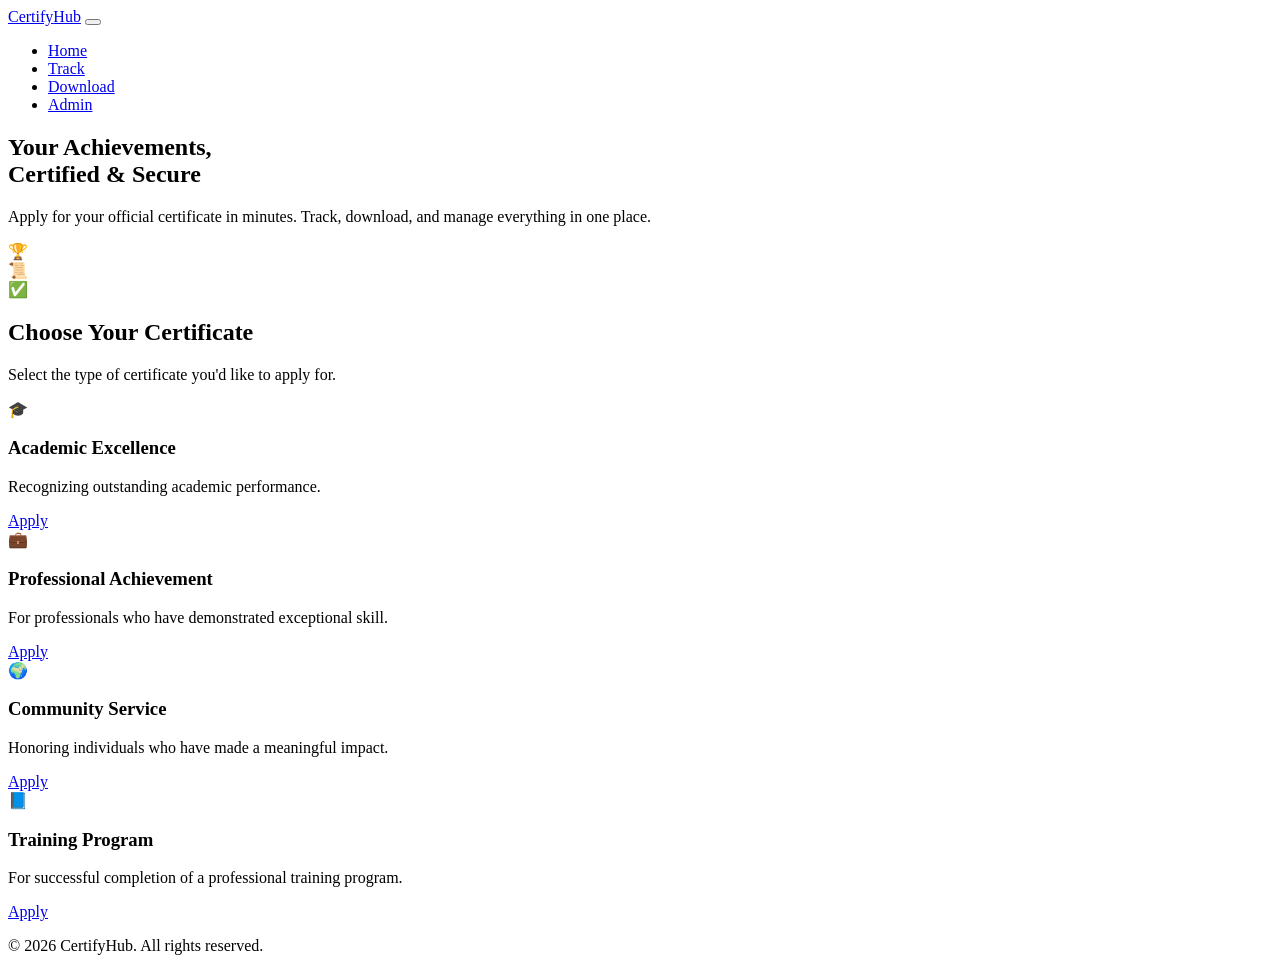
==== index.html @ ab22689d "Create index.html" ====
<!DOCTYPE html>
<html lang="en">
<head>
  <meta charset="UTF-8" />
  <meta name="viewport" content="width=device-width, initial-scale=1.0" />
  <title>CertifyHub – Certificate Management</title>
  <link rel="stylesheet" href="style.css" />
  <link href="https://fonts.googleapis.com/css2?family=Inter:opsz,wght@14..32,400;14..32,500;14..32,600;14..32,700&display=swap" rel="stylesheet" />
</head>
<body>
  <!-- Navigation -->
  <nav class="navbar">
    <div class="nav-container">
      <a href="index.html" class="nav-logo">Certify<span>Hub</span></a>
      <button class="nav-toggle" id="navToggle" aria-label="Toggle navigation">
        <span></span><span></span><span></span>
      </button>
      <ul class="nav-menu" id="navMenu">
        <li><a href="index.html" class="active">Home</a></li>
        <li><a href="status.html">Track</a></li>
        <li><a href="download.html">Download</a></li>
        <li><a href="admin.html">Admin</a></li>
      </ul>
    </div>
  </nav>

  <!-- Hero Section (NO Apply Now) -->
  <section class="hero">
    <div class="hero-content">
      <h1>Your Achievements,<br />Certified &amp; Secure</h1>
      <p>Apply for your official certificate in minutes. Track, download, and manage everything in one place.</p>
    </div>
    <div class="hero-graphic">
      <div class="floating-icon">🏆</div>
      <div class="floating-icon">📜</div>
      <div class="floating-icon">✅</div>
    </div>
  </section>

  <!-- Certificate Cards -->
  <section class="certificates-section">
    <div class="container">
      <h2 class="section-title fade-in">Choose Your Certificate</h2>
      <p class="section-subtitle fade-in">Select the type of certificate you'd like to apply for.</p>
      <div class="cards-grid">
        <div class="cert-card fade-in">
          <div class="card-icon">🎓</div>
          <h3>Academic Excellence</h3>
          <p>Recognizing outstanding academic performance.</p>
          <a href="apply.html?type=academic" class="btn btn-primary">Apply</a>
        </div>
        <div class="cert-card fade-in">
          <div class="card-icon">💼</div>
          <h3>Professional Achievement</h3>
          <p>For professionals who have demonstrated exceptional skill.</p>
          <a href="apply.html?type=professional" class="btn btn-primary">Apply</a>
        </div>
        <div class="cert-card fade-in">
          <div class="card-icon">🌍</div>
          <h3>Community Service</h3>
          <p>Honoring individuals who have made a meaningful impact.</p>
          <a href="apply.html?type=community" class="btn btn-primary">Apply</a>
        </div>
        <div class="cert-card fade-in">
          <div class="card-icon">📘</div>
          <h3>Training Program</h3>
          <p>For successful completion of a professional training program.</p>
          <a href="apply.html?type=training" class="btn btn-primary">Apply</a>
        </div>
      </div>
    </div>
  </section>

  <footer>
    <div class="container">
      <p>&copy; 2026 CertifyHub. All rights reserved.</p>
    </div>
  </footer>

  <script src="script.js"></script>
  <script>
    // Fade-in observer (homepage only)
    document.addEventListener('DOMContentLoaded', function() {
      const fadeEls = document.querySelectorAll('.fade-in');
      const observer = new IntersectionObserver((entries) => {
        entries.forEach(entry => {
          if (entry.isIntersecting) {
            entry.target.classList.add('visible');
          }
        });
      }, { threshold: 0.15 });
      fadeEls.forEach(el => observer.observe(el));
    });
  </script>
</body>
</html>
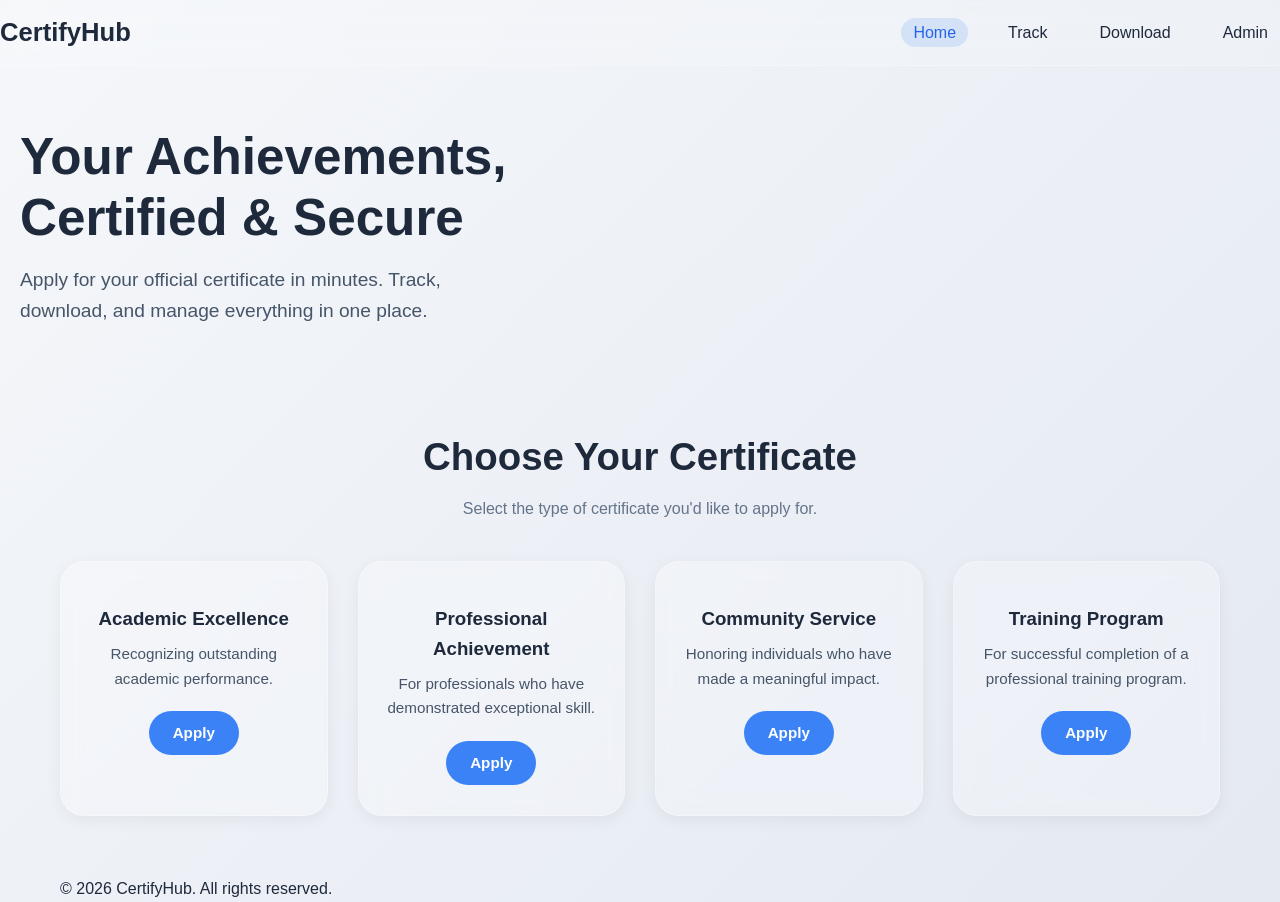
==== commit c7682c3d: "Update index.html" ====
--- a/index.html
+++ b/index.html
@@ -11,7 +11,8 @@
   <!-- Navigation -->
   <nav class="navbar">
     <div class="nav-container">
-      <a href="index.html" class="nav-logo">Certify<span>Hub</span></a>
+      <!-- Plain text, no extra logo styling -->
+      <a href="index.html" class="nav-logo">CertifyHub</a>
       <button class="nav-toggle" id="navToggle" aria-label="Toggle navigation">
         <span></span><span></span><span></span>
       </button>
@@ -24,17 +25,13 @@
     </div>
   </nav>
 
-  <!-- Hero Section (NO Apply Now) -->
+  <!-- Hero Section (no icons) -->
   <section class="hero">
     <div class="hero-content">
       <h1>Your Achievements,<br />Certified &amp; Secure</h1>
       <p>Apply for your official certificate in minutes. Track, download, and manage everything in one place.</p>
     </div>
-    <div class="hero-graphic">
-      <div class="floating-icon">🏆</div>
-      <div class="floating-icon">📜</div>
-      <div class="floating-icon">✅</div>
-    </div>
+    <!-- hero-graphic removed entirely -->
   </section>
 
   <!-- Certificate Cards -->
@@ -44,25 +41,26 @@
       <p class="section-subtitle fade-in">Select the type of certificate you'd like to apply for.</p>
       <div class="cards-grid">
         <div class="cert-card fade-in">
-          <div class="card-icon">🎓</div>
+          <!-- Icon div remains, but empty (no emoji) -->
+          <div class="card-icon"></div>
           <h3>Academic Excellence</h3>
           <p>Recognizing outstanding academic performance.</p>
           <a href="apply.html?type=academic" class="btn btn-primary">Apply</a>
         </div>
         <div class="cert-card fade-in">
-          <div class="card-icon">💼</div>
+          <div class="card-icon"></div>
           <h3>Professional Achievement</h3>
           <p>For professionals who have demonstrated exceptional skill.</p>
           <a href="apply.html?type=professional" class="btn btn-primary">Apply</a>
         </div>
         <div class="cert-card fade-in">
-          <div class="card-icon">🌍</div>
+          <div class="card-icon"></div>
           <h3>Community Service</h3>
           <p>Honoring individuals who have made a meaningful impact.</p>
           <a href="apply.html?type=community" class="btn btn-primary">Apply</a>
         </div>
         <div class="cert-card fade-in">
-          <div class="card-icon">📘</div>
+          <div class="card-icon"></div>
           <h3>Training Program</h3>
           <p>For successful completion of a professional training program.</p>
           <a href="apply.html?type=training" class="btn btn-primary">Apply</a>
@@ -79,7 +77,7 @@
 
   <script src="script.js"></script>
   <script>
-    // Fade-in observer (homepage only)
+    // Fade-in observer (unchanged)
     document.addEventListener('DOMContentLoaded', function() {
       const fadeEls = document.querySelectorAll('.fade-in');
       const observer = new IntersectionObserver((entries) => {
--- a/style.css
+++ b/style.css
@@ -0,0 +1,83 @@
+* { margin: 0; padding: 0; box-sizing: border-box; }
+body {
+  font-family: 'Inter', sans-serif;
+  background: linear-gradient(135deg, #f5f7fa 0%, #e4e9f2 100%);
+  min-height: 100vh;
+  color: #1e293b;
+  line-height: 1.6;
+}
+.container { max-width: 1200px; margin: 0 auto; padding: 0 20px; }
+.glass { background: rgba(255,255,255,0.2); backdrop-filter: blur(12px); border: 1px solid rgba(255,255,255,0.3); border-radius: 16px; box-shadow: 0 8px 32px rgba(0,0,0,0.1); }
+
+.navbar { background: rgba(255,255,255,0.15); backdrop-filter: blur(12px); border-bottom: 1px solid rgba(255,255,255,0.3); padding: 12px 0; position: sticky; top: 0; z-index: 100; }
+.nav-container { display: flex; justify-content: space-between; align-items: center; }
+.nav-logo { font-size: 1.6rem; font-weight: 700; color: #1e293b; text-decoration: none; }
+.nav-logo span { color: #3b82f6; }
+.nav-toggle { display: none; flex-direction: column; background: transparent; border: none; cursor: pointer; padding: 4px; }
+.nav-toggle span { display: block; width: 25px; height: 3px; background: #1e293b; margin: 3px 0; transition: 0.3s; border-radius: 2px; }
+.nav-menu { display: flex; list-style: none; gap: 28px; }
+.nav-menu li a { text-decoration: none; font-weight: 500; color: #1e293b; padding: 6px 12px; border-radius: 20px; transition: 0.2s; }
+.nav-menu li a:hover, .nav-menu li a.active { background: rgba(59,130,246,0.15); color: #2563eb; }
+
+.hero { display: flex; align-items: center; justify-content: space-between; padding: 60px 20px; gap: 40px; flex-wrap: wrap; }
+.hero-content h1 { font-size: 3.2rem; font-weight: 700; line-height: 1.2; margin-bottom: 16px; }
+.hero-content p { font-size: 1.2rem; color: #475569; max-width: 500px; }
+.hero-graphic { display: flex; gap: 20px; }
+.floating-icon { font-size: 4rem; background: rgba(255,255,255,0.3); backdrop-filter: blur(8px); padding: 16px; border-radius: 30px; box-shadow: 0 8px 24px rgba(0,0,0,0.08); animation: float 3s ease-in-out infinite; }
+.floating-icon:nth-child(2) { animation-delay: 0.3s; }
+.floating-icon:nth-child(3) { animation-delay: 0.6s; }
+@keyframes float { 0% { transform: translateY(0); } 50% { transform: translateY(-15px); } 100% { transform: translateY(0); } }
+
+.certificates-section { padding: 40px 0 60px; }
+.section-title { font-size: 2.4rem; text-align: center; margin-bottom: 8px; }
+.section-subtitle { text-align: center; color: #64748b; margin-bottom: 40px; }
+.cards-grid { display: grid; grid-template-columns: repeat(auto-fit, minmax(230px, 1fr)); gap: 30px; }
+.cert-card { background: rgba(255,255,255,0.25); backdrop-filter: blur(10px); border: 1px solid rgba(255,255,255,0.3); border-radius: 24px; padding: 30px 20px; text-align: center; transition: 0.2s; box-shadow: 0 4px 16px rgba(0,0,0,0.06); }
+.cert-card:hover { transform: translateY(-6px); box-shadow: 0 12px 40px rgba(0,0,0,0.12); }
+.card-icon { font-size: 3rem; margin-bottom: 12px; }
+.cert-card h3 { margin-bottom: 8px; }
+.cert-card p { font-size: 0.95rem; color: #475569; margin-bottom: 20px; }
+
+.btn { display: inline-block; padding: 10px 24px; border-radius: 40px; font-weight: 600; text-decoration: none; border: none; cursor: pointer; transition: 0.2s; font-size: 0.95rem; }
+.btn-primary { background: #3b82f6; color: #fff; }
+.btn-primary:hover { background: #2563eb; box-shadow: 0 4px 16px rgba(59,130,246,0.4); }
+.btn-secondary { background: rgba(0,0,0,0.05); color: #1e293b; }
+.btn-success { background: #22c55e; color: #fff; }
+.btn-danger { background: #ef4444; color: #fff; }
+.btn-warning { background: #f59e0b; color: #fff; }
+.btn-info { background: #3b82f6; color: #fff; }
+.btn-sm { padding: 4px 12px; font-size: 0.8rem; border-radius: 20px; }
+
+.form-section { padding: 40px 0; }
+.form-group { margin-bottom: 18px; }
+.form-group label { display: block; font-weight: 500; margin-bottom: 4px; }
+.form-control { width: 100%; padding: 10px 14px; border: 1px solid #d1d5db; border-radius: 12px; background: rgba(255,255,255,0.5); backdrop-filter: blur(4px); font-size: 1rem; transition: 0.2s; }
+.form-control:focus { outline: none; border-color: #3b82f6; box-shadow: 0 0 0 3px rgba(59,130,246,0.2); }
+
+.stats-grid { display: grid; grid-template-columns: repeat(auto-fit, minmax(150px, 1fr)); gap: 16px; margin: 20px 0; }
+.stat-card { background: rgba(255,255,255,0.3); backdrop-filter: blur(8px); padding: 16px; border-radius: 16px; text-align: center; border: 1px solid rgba(255,255,255,0.3); }
+.stat-card h4 { font-weight: 500; color: #64748b; }
+.stat-card p { font-size: 2rem; font-weight: 700; }
+
+table { width: 100%; border-collapse: collapse; background: rgba(255,255,255,0.15); backdrop-filter: blur(8px); border-radius: 12px; overflow: hidden; }
+th, td { padding: 12px 14px; text-align: left; border-bottom: 1px solid rgba(0,0,0,0.05); }
+th { background: rgba(255,255,255,0.2); }
+
+.fade-in { opacity: 0; transform: translateY(20px); transition: opacity 0.8s ease, transform 0.8s ease; }
+.fade-in.visible { opacity: 1; transform: translateY(0); }
+
+.modal { position: fixed; z-index: 200; left: 0; top: 0; width: 100%; height: 100%; background: rgba(0,0,0,0.5); backdrop-filter: blur(4px); display: flex; align-items: center; justify-content: center; }
+.modal-content { background: #fff; border-radius: 24px; padding: 30px; max-width: 600px; width: 90%; max-height: 80vh; overflow-y: auto; position: relative; box-shadow: 0 20px 60px rgba(0,0,0,0.2); }
+.close { position: absolute; top: 12px; right: 20px; font-size: 2rem; cursor: pointer; color: #94a3b8; }
+.close:hover { color: #1e293b; }
+
+@media (max-width: 768px) {
+  .nav-toggle { display: flex; }
+  .nav-menu { display: none; flex-direction: column; width: 100%; background: rgba(255,255,255,0.2); backdrop-filter: blur(12px); padding: 16px; border-radius: 16px; position: absolute; top: 70px; left: 0; gap: 8px; }
+  .nav-menu.active { display: flex; }
+  .hero { flex-direction: column; text-align: center; }
+  .hero-content h1 { font-size: 2.2rem; }
+  .hero-graphic { justify-content: center; }
+  .cards-grid { grid-template-columns: 1fr 1fr; }
+}
+@media (max-width: 480px) { .cards-grid { grid-template-columns: 1fr; } }
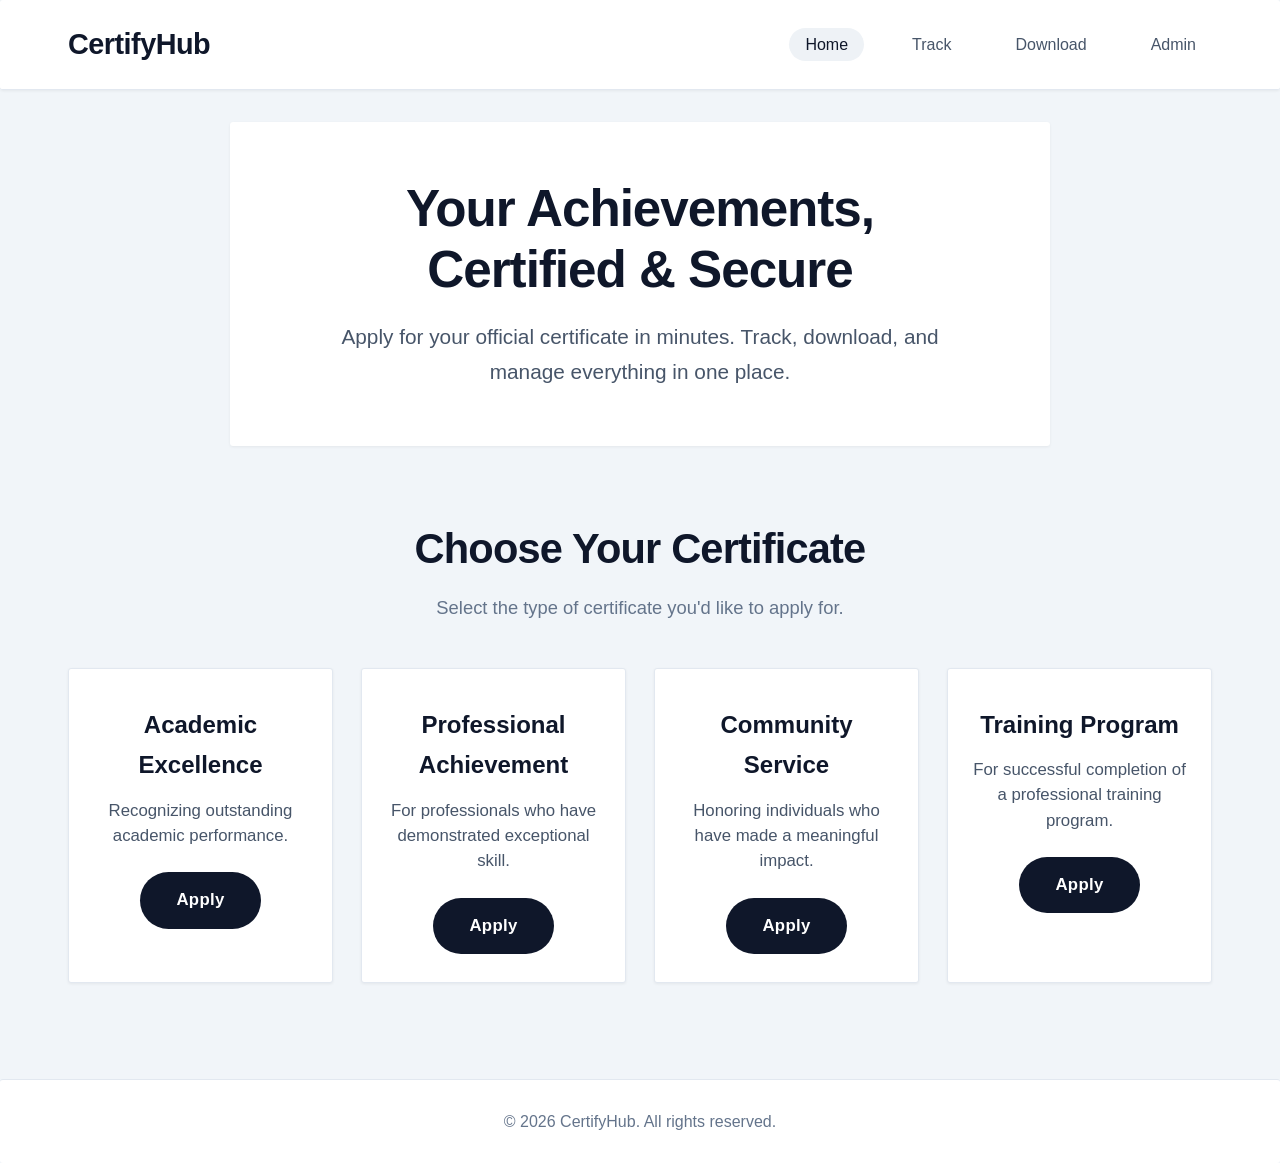
==== commit e8be275e: "Update index.html" ====
--- a/index.html
+++ b/index.html
@@ -11,7 +11,6 @@
   <!-- Navigation -->
   <nav class="navbar">
     <div class="nav-container">
-      <!-- Plain text, no extra logo styling -->
       <a href="index.html" class="nav-logo">CertifyHub</a>
       <button class="nav-toggle" id="navToggle" aria-label="Toggle navigation">
         <span></span><span></span><span></span>
@@ -25,13 +24,12 @@
     </div>
   </nav>
 
-  <!-- Hero Section (no icons) -->
+  <!-- Hero Section -->
   <section class="hero">
     <div class="hero-content">
       <h1>Your Achievements,<br />Certified &amp; Secure</h1>
       <p>Apply for your official certificate in minutes. Track, download, and manage everything in one place.</p>
     </div>
-    <!-- hero-graphic removed entirely -->
   </section>
 
   <!-- Certificate Cards -->
@@ -41,7 +39,6 @@
       <p class="section-subtitle fade-in">Select the type of certificate you'd like to apply for.</p>
       <div class="cards-grid">
         <div class="cert-card fade-in">
-          <!-- Icon div remains, but empty (no emoji) -->
           <div class="card-icon"></div>
           <h3>Academic Excellence</h3>
           <p>Recognizing outstanding academic performance.</p>
@@ -77,7 +74,7 @@
 
   <script src="script.js"></script>
   <script>
-    // Fade-in observer (unchanged)
+    // Fade-in observer (homepage only)
     document.addEventListener('DOMContentLoaded', function() {
       const fadeEls = document.querySelectorAll('.fade-in');
       const observer = new IntersectionObserver((entries) => {
--- a/style.css
+++ b/style.css
@@ -1,83 +1,664 @@
-* { margin: 0; padding: 0; box-sizing: border-box; }
+/* ============================================================
+   ROOT VARIABLES – Global design tokens
+   ============================================================ */
+:root {
+  --color-primary: #0f172a;        /* dark navy */
+  --color-primary-hover: #1e293b;
+  --color-bg: #f1f5f9;             /* light grey-blue */
+  --color-white: #ffffff;
+  --color-border: #e2e8f0;
+  --color-text: #0f172a;
+  --color-text-muted: #475569;
+  --color-text-light: #64748b;
+  --shadow-sm: 0 1px 3px rgba(0,0,0,0.06);
+  --shadow-md: 0 4px 14px rgba(0,0,0,0.08);
+  --radius-sm: 3px;
+  --radius-md: 8px;
+  --radius-full: 40px;
+  --font-family: 'Inter', -apple-system, BlinkMacSystemFont, 'Segoe UI', Roboto, sans-serif;
+  --container-max: 1200px;
+  --spacing-section: 56px;
+}
+
+/* ============================================================
+   RESET & BASE
+   ============================================================ */
+* {
+  margin: 0;
+  padding: 0;
+  box-sizing: border-box;
+}
+
 body {
-  font-family: 'Inter', sans-serif;
-  background: linear-gradient(135deg, #f5f7fa 0%, #e4e9f2 100%);
-  min-height: 100vh;
-  color: #1e293b;
-  line-height: 1.6;
-}
-.container { max-width: 1200px; margin: 0 auto; padding: 0 20px; }
-.glass { background: rgba(255,255,255,0.2); backdrop-filter: blur(12px); border: 1px solid rgba(255,255,255,0.3); border-radius: 16px; box-shadow: 0 8px 32px rgba(0,0,0,0.1); }
-
-.navbar { background: rgba(255,255,255,0.15); backdrop-filter: blur(12px); border-bottom: 1px solid rgba(255,255,255,0.3); padding: 12px 0; position: sticky; top: 0; z-index: 100; }
-.nav-container { display: flex; justify-content: space-between; align-items: center; }
-.nav-logo { font-size: 1.6rem; font-weight: 700; color: #1e293b; text-decoration: none; }
-.nav-logo span { color: #3b82f6; }
-.nav-toggle { display: none; flex-direction: column; background: transparent; border: none; cursor: pointer; padding: 4px; }
-.nav-toggle span { display: block; width: 25px; height: 3px; background: #1e293b; margin: 3px 0; transition: 0.3s; border-radius: 2px; }
-.nav-menu { display: flex; list-style: none; gap: 28px; }
-.nav-menu li a { text-decoration: none; font-weight: 500; color: #1e293b; padding: 6px 12px; border-radius: 20px; transition: 0.2s; }
-.nav-menu li a:hover, .nav-menu li a.active { background: rgba(59,130,246,0.15); color: #2563eb; }
-
-.hero { display: flex; align-items: center; justify-content: space-between; padding: 60px 20px; gap: 40px; flex-wrap: wrap; }
-.hero-content h1 { font-size: 3.2rem; font-weight: 700; line-height: 1.2; margin-bottom: 16px; }
-.hero-content p { font-size: 1.2rem; color: #475569; max-width: 500px; }
-.hero-graphic { display: flex; gap: 20px; }
-.floating-icon { font-size: 4rem; background: rgba(255,255,255,0.3); backdrop-filter: blur(8px); padding: 16px; border-radius: 30px; box-shadow: 0 8px 24px rgba(0,0,0,0.08); animation: float 3s ease-in-out infinite; }
-.floating-icon:nth-child(2) { animation-delay: 0.3s; }
-.floating-icon:nth-child(3) { animation-delay: 0.6s; }
-@keyframes float { 0% { transform: translateY(0); } 50% { transform: translateY(-15px); } 100% { transform: translateY(0); } }
-
-.certificates-section { padding: 40px 0 60px; }
-.section-title { font-size: 2.4rem; text-align: center; margin-bottom: 8px; }
-.section-subtitle { text-align: center; color: #64748b; margin-bottom: 40px; }
-.cards-grid { display: grid; grid-template-columns: repeat(auto-fit, minmax(230px, 1fr)); gap: 30px; }
-.cert-card { background: rgba(255,255,255,0.25); backdrop-filter: blur(10px); border: 1px solid rgba(255,255,255,0.3); border-radius: 24px; padding: 30px 20px; text-align: center; transition: 0.2s; box-shadow: 0 4px 16px rgba(0,0,0,0.06); }
-.cert-card:hover { transform: translateY(-6px); box-shadow: 0 12px 40px rgba(0,0,0,0.12); }
-.card-icon { font-size: 3rem; margin-bottom: 12px; }
-.cert-card h3 { margin-bottom: 8px; }
-.cert-card p { font-size: 0.95rem; color: #475569; margin-bottom: 20px; }
-
-.btn { display: inline-block; padding: 10px 24px; border-radius: 40px; font-weight: 600; text-decoration: none; border: none; cursor: pointer; transition: 0.2s; font-size: 0.95rem; }
-.btn-primary { background: #3b82f6; color: #fff; }
-.btn-primary:hover { background: #2563eb; box-shadow: 0 4px 16px rgba(59,130,246,0.4); }
-.btn-secondary { background: rgba(0,0,0,0.05); color: #1e293b; }
-.btn-success { background: #22c55e; color: #fff; }
-.btn-danger { background: #ef4444; color: #fff; }
-.btn-warning { background: #f59e0b; color: #fff; }
-.btn-info { background: #3b82f6; color: #fff; }
-.btn-sm { padding: 4px 12px; font-size: 0.8rem; border-radius: 20px; }
-
-.form-section { padding: 40px 0; }
-.form-group { margin-bottom: 18px; }
-.form-group label { display: block; font-weight: 500; margin-bottom: 4px; }
-.form-control { width: 100%; padding: 10px 14px; border: 1px solid #d1d5db; border-radius: 12px; background: rgba(255,255,255,0.5); backdrop-filter: blur(4px); font-size: 1rem; transition: 0.2s; }
-.form-control:focus { outline: none; border-color: #3b82f6; box-shadow: 0 0 0 3px rgba(59,130,246,0.2); }
-
-.stats-grid { display: grid; grid-template-columns: repeat(auto-fit, minmax(150px, 1fr)); gap: 16px; margin: 20px 0; }
-.stat-card { background: rgba(255,255,255,0.3); backdrop-filter: blur(8px); padding: 16px; border-radius: 16px; text-align: center; border: 1px solid rgba(255,255,255,0.3); }
-.stat-card h4 { font-weight: 500; color: #64748b; }
-.stat-card p { font-size: 2rem; font-weight: 700; }
-
-table { width: 100%; border-collapse: collapse; background: rgba(255,255,255,0.15); backdrop-filter: blur(8px); border-radius: 12px; overflow: hidden; }
-th, td { padding: 12px 14px; text-align: left; border-bottom: 1px solid rgba(0,0,0,0.05); }
-th { background: rgba(255,255,255,0.2); }
-
-.fade-in { opacity: 0; transform: translateY(20px); transition: opacity 0.8s ease, transform 0.8s ease; }
-.fade-in.visible { opacity: 1; transform: translateY(0); }
-
-.modal { position: fixed; z-index: 200; left: 0; top: 0; width: 100%; height: 100%; background: rgba(0,0,0,0.5); backdrop-filter: blur(4px); display: flex; align-items: center; justify-content: center; }
-.modal-content { background: #fff; border-radius: 24px; padding: 30px; max-width: 600px; width: 90%; max-height: 80vh; overflow-y: auto; position: relative; box-shadow: 0 20px 60px rgba(0,0,0,0.2); }
-.close { position: absolute; top: 12px; right: 20px; font-size: 2rem; cursor: pointer; color: #94a3b8; }
-.close:hover { color: #1e293b; }
-
+  font-family: var(--font-family);
+  background: var(--color-bg);
+  color: var(--color-text);
+  line-height: 1.7;
+  font-size: 18px;   /* base font size increased */
+}
+
+/* ============================================================
+   CONTAINERS
+   ============================================================ */
+.container,
+.nav-container {
+  max-width: var(--container-max);
+  margin: 0 auto;
+  padding: 0 28px;
+}
+
+/* ============================================================
+   NAVIGATION
+   ============================================================ */
+.navbar {
+  background: var(--color-white);
+  border-bottom: 1px solid var(--color-border);
+  padding: 20px 0;
+  position: sticky;
+  top: 0;
+  z-index: 100;
+  border-radius: var(--radius-sm);
+  margin-bottom: 32px;
+  box-shadow: var(--shadow-sm);
+}
+
+.nav-container {
+  display: flex;
+  justify-content: space-between;
+  align-items: center;
+}
+
+.nav-logo {
+  font-size: 1.8rem;
+  font-weight: 700;
+  color: var(--color-text);
+  text-decoration: none;
+  letter-spacing: -0.5px;
+}
+
+.nav-toggle {
+  display: none;
+  flex-direction: column;
+  background: transparent;
+  border: none;
+  cursor: pointer;
+  padding: 6px;
+}
+
+.nav-toggle span {
+  display: block;
+  width: 28px;
+  height: 3px;
+  background: var(--color-text);
+  margin: 3px 0;
+  border-radius: 2px;
+}
+
+.nav-menu {
+  display: flex;
+  list-style: none;
+  gap: 32px;
+}
+
+.nav-menu li a {
+  text-decoration: none;
+  font-weight: 500;
+  font-size: 1rem;
+  color: var(--color-text-muted);
+  padding: 8px 16px;
+  border-radius: var(--radius-full);
+  transition: 0.2s;
+}
+
+.nav-menu li a:hover,
+.nav-menu li a.active {
+  background: #eef2f6;
+  color: var(--color-text);
+}
+
+/* ============================================================
+   HERO
+   ============================================================ */
+.hero {
+  padding: 56px 28px;
+  text-align: center;
+  max-width: 820px;
+  margin: 0 auto 36px;
+  background: var(--color-white);
+  border-radius: var(--radius-sm);
+  box-shadow: var(--shadow-sm);
+}
+
+.hero-content h1 {
+  font-size: 3.2rem;
+  font-weight: 700;
+  line-height: 1.2;
+  margin-bottom: 18px;
+  letter-spacing: -0.02em;
+}
+
+.hero-content p {
+  font-size: 1.3rem;
+  color: var(--color-text-muted);
+  max-width: 600px;
+  margin: 0 auto;
+}
+
+/* ============================================================
+   CERTIFICATE CARDS
+   ============================================================ */
+.certificates-section {
+  padding: 32px 0 var(--spacing-section);
+}
+
+.section-title {
+  font-size: 2.6rem;
+  text-align: center;
+  margin-bottom: 8px;
+  font-weight: 700;
+  letter-spacing: -0.02em;
+}
+
+.section-subtitle {
+  text-align: center;
+  color: var(--color-text-light);
+  font-size: 1.15rem;
+  margin-bottom: 44px;
+}
+
+.cards-grid {
+  display: grid;
+  grid-template-columns: repeat(auto-fit, minmax(260px, 1fr));
+  gap: 28px;
+}
+
+.cert-card {
+  background: var(--color-white);
+  border-radius: var(--radius-sm);
+  padding: 36px 24px 28px;
+  text-align: center;
+  box-shadow: var(--shadow-sm);
+  border: 1px solid var(--color-border);
+  transition: 0.25s ease;
+}
+
+.cert-card:hover {
+  transform: translateY(-6px);
+  box-shadow: var(--shadow-md);
+}
+
+.card-icon { display: none; }  /* no emojis */
+
+.cert-card h3 {
+  font-size: 1.5rem;
+  margin-bottom: 12px;
+  font-weight: 600;
+}
+
+.cert-card p {
+  font-size: 1.05rem;
+  color: var(--color-text-muted);
+  margin-bottom: 24px;
+  line-height: 1.5;
+}
+
+/* ============================================================
+   BUTTONS
+   ============================================================ */
+.btn {
+  display: inline-block;
+  padding: 14px 36px;
+  border-radius: var(--radius-full);
+  font-weight: 600;
+  text-decoration: none;
+  border: none;
+  cursor: pointer;
+  transition: 0.2s ease;
+  font-size: 1.05rem;
+  letter-spacing: 0.3px;
+}
+
+.btn-primary {
+  background: var(--color-primary);
+  color: var(--color-white);
+}
+.btn-primary:hover {
+  background: var(--color-primary-hover);
+  box-shadow: 0 4px 14px rgba(15,23,42,0.25);
+}
+
+.btn-secondary {
+  background: #eef2f6;
+  color: var(--color-text);
+}
+.btn-secondary:hover {
+  background: #e2e8f0;
+}
+
+.btn-success {
+  background: #22c55e;
+  color: #fff;
+}
+.btn-success:hover { background: #16a34a; }
+
+.btn-danger {
+  background: #ef4444;
+  color: #fff;
+}
+.btn-danger:hover { background: #dc2626; }
+
+.btn-warning {
+  background: #f59e0b;
+  color: #fff;
+}
+.btn-warning:hover { background: #d97706; }
+
+.btn-info {
+  background: #3b82f6;
+  color: #fff;
+}
+.btn-info:hover { background: #2563eb; }
+
+.btn-sm {
+  padding: 8px 20px;
+  font-size: 0.9rem;
+  border-radius: var(--radius-full);
+}
+
+/* ============================================================
+   FORMS – large, spacious
+   ============================================================ */
+.form-section {
+  padding: 24px 0 48px;
+  max-width: 700px;
+  margin: 0 auto;          /* centers the form */
+}
+
+.form-section h2 {
+  font-size: 2.2rem;
+  font-weight: 700;
+  margin-bottom: 8px;
+  letter-spacing: -0.02em;
+  text-align: center;
+}
+
+.form-section p {
+  color: var(--color-text-light);
+  margin-bottom: 32px;
+  text-align: center;
+}
+
+.form-group {
+  margin-bottom: 24px;
+}
+
+.form-group label {
+  display: block;
+  font-weight: 600;
+  margin-bottom: 8px;
+  font-size: 1rem;
+  color: var(--color-text);
+}
+
+.form-control {
+  width: 100%;
+  padding: 16px 20px;
+  border: 1.5px solid #d1d5db;
+  border-radius: var(--radius-md);
+  background: var(--color-white);
+  font-size: 1.05rem;
+  font-family: inherit;
+  transition: 0.2s;
+  color: var(--color-text);
+}
+
+.form-control:focus {
+  outline: none;
+  border-color: var(--color-primary);
+  box-shadow: 0 0 0 4px rgba(15,23,42,0.1);
+}
+
+.form-control::placeholder {
+  color: #94a3b8;
+}
+
+/* ============================================================
+   STATUS & DOWNLOAD – centered
+   ============================================================ */
+#trackForm,
+#downloadForm {
+  max-width: 600px;
+  margin: 0 auto;
+}
+
+#result {
+  max-width: 700px;
+  margin: 24px auto 0;
+}
+
+/* ============================================================
+   ADMIN – login & dashboard
+   ============================================================ */
+.admin-section {
+  padding: 20px 0 40px;
+}
+
+.admin-section h2 {
+  font-size: 2.2rem;
+  font-weight: 700;
+  margin-bottom: 20px;
+  letter-spacing: -0.02em;
+  text-align: center;
+}
+
+/* Login form centered */
+#loginDiv {
+  max-width: 420px;
+  margin: 40px auto 0;
+  background: var(--color-white);
+  padding: 36px 32px;
+  border-radius: var(--radius-md);
+  box-shadow: var(--shadow-sm);
+  border: 1px solid var(--color-border);
+}
+
+#loginDiv h2 {
+  text-align: center;
+  margin-bottom: 24px;
+}
+
+#loginDiv .form-group {
+  margin-bottom: 20px;
+}
+
+#loginDiv .btn {
+  width: 100%;
+  justify-content: center;
+}
+
+/* Dashboard stats */
+.stats-grid {
+  display: grid;
+  grid-template-columns: repeat(auto-fit, minmax(170px, 1fr));
+  gap: 20px;
+  margin: 24px 0 32px;
+}
+
+.stat-card {
+  background: var(--color-white);
+  padding: 24px 16px;
+  border-radius: var(--radius-md);
+  text-align: center;
+  border: 1px solid var(--color-border);
+  box-shadow: var(--shadow-sm);
+}
+
+.stat-card h4 {
+  font-weight: 500;
+  color: var(--color-text-light);
+  font-size: 1rem;
+  margin-bottom: 8px;
+}
+
+.stat-card p {
+  font-size: 2.4rem;
+  font-weight: 700;
+  color: var(--color-text);
+}
+
+/* Admin table */
+#appTable {
+  width: 100%;
+  border-collapse: collapse;
+  background: var(--color-white);
+  border-radius: var(--radius-md);
+  overflow: hidden;
+  box-shadow: var(--shadow-sm);
+  font-size: 1rem;
+}
+
+#appTable th {
+  background: #f8fafc;
+  padding: 16px 18px;
+  text-align: left;
+  font-weight: 600;
+  color: var(--color-text);
+  border-bottom: 2px solid var(--color-border);
+}
+
+#appTable td {
+  padding: 16px 18px;
+  border-bottom: 1px solid var(--color-border);
+  vertical-align: middle;
+}
+
+#appTable tbody tr:hover {
+  background: #f8fafc;
+}
+
+#appTable .btn-sm {
+  margin-right: 8px;
+}
+
+/* ============================================================
+   MODALS
+   ============================================================ */
+.modal {
+  position: fixed;
+  z-index: 200;
+  left: 0;
+  top: 0;
+  width: 100%;
+  height: 100%;
+  background: rgba(0,0,0,0.5);
+  backdrop-filter: blur(4px);
+  display: flex;
+  align-items: center;
+  justify-content: center;
+}
+
+.modal-content {
+  background: var(--color-white);
+  border-radius: var(--radius-md);
+  padding: 40px 36px;
+  max-width: 680px;
+  width: 92%;
+  max-height: 85vh;
+  overflow-y: auto;
+  box-shadow: 0 20px 60px rgba(0,0,0,0.15);
+  position: relative;
+}
+
+.modal-content h3 {
+  font-size: 1.8rem;
+  font-weight: 700;
+  margin-bottom: 20px;
+}
+
+.close {
+  position: absolute;
+  top: 16px;
+  right: 24px;
+  font-size: 2.2rem;
+  cursor: pointer;
+  color: #94a3b8;
+}
+
+.close:hover {
+  color: var(--color-text);
+}
+
+#certPreview {
+  border: 1px solid var(--color-border);
+  padding: 24px;
+  border-radius: var(--radius-md);
+  background: #f8fafc;
+  margin: 16px 0;
+}
+
+#previewText {
+  font-size: 1.2rem;
+  font-weight: 500;
+}
+
+/* ============================================================
+   FOOTER
+   ============================================================ */
+footer {
+  background: var(--color-white);
+  border-top: 1px solid var(--color-border);
+  padding: 28px 0;
+  text-align: center;
+  color: var(--color-text-light);
+  font-size: 1rem;
+  border-radius: var(--radius-sm);
+  margin-top: 40px;
+}
+
+/* ============================================================
+   FADE-IN ANIMATION
+   ============================================================ */
+.fade-in {
+  opacity: 0;
+  transform: translateY(24px);
+  transition: opacity 0.8s ease, transform 0.8s ease;
+}
+
+.fade-in.visible {
+  opacity: 1;
+  transform: translateY(0);
+}
+
+/* ============================================================
+   RESPONSIVE
+   ============================================================ */
 @media (max-width: 768px) {
-  .nav-toggle { display: flex; }
-  .nav-menu { display: none; flex-direction: column; width: 100%; background: rgba(255,255,255,0.2); backdrop-filter: blur(12px); padding: 16px; border-radius: 16px; position: absolute; top: 70px; left: 0; gap: 8px; }
-  .nav-menu.active { display: flex; }
-  .hero { flex-direction: column; text-align: center; }
-  .hero-content h1 { font-size: 2.2rem; }
-  .hero-graphic { justify-content: center; }
-  .cards-grid { grid-template-columns: 1fr 1fr; }
-}
-@media (max-width: 480px) { .cards-grid { grid-template-columns: 1fr; } }
+  body {
+    font-size: 16px;
+  }
+
+  .nav-toggle {
+    display: flex;
+  }
+
+  .nav-menu {
+    display: none;
+    flex-direction: column;
+    width: 100%;
+    background: var(--color-white);
+    padding: 20px;
+    border-radius: 12px;
+    position: absolute;
+    top: 74px;
+    left: 0;
+    gap: 10px;
+    box-shadow: var(--shadow-md);
+  }
+
+  .nav-menu.active {
+    display: flex;
+  }
+
+  .hero-content h1 {
+    font-size: 2.4rem;
+  }
+
+  .cards-grid {
+    grid-template-columns: 1fr 1fr;
+  }
+
+  .container,
+  .nav-container {
+    padding: 0 18px;
+  }
+
+  .hero {
+    padding: 36px 18px;
+  }
+
+  .stat-card p {
+    font-size: 2rem;
+  }
+
+  .form-control {
+    padding: 14px 16px;
+    font-size: 1rem;
+  }
+
+  .modal-content {
+    padding: 28px 20px;
+  }
+
+  #appTable {
+    font-size: 0.9rem;
+  }
+
+  #appTable th,
+  #appTable td {
+    padding: 12px 14px;
+  }
+
+  .form-section {
+    padding: 16px 0 32px;
+    max-width: 100%;
+  }
+
+  #loginDiv {
+    max-width: 90%;
+    padding: 28px 20px;
+  }
+}
+
+@media (max-width: 480px) {
+  .cards-grid {
+    grid-template-columns: 1fr;
+  }
+
+  .stats-grid {
+    grid-template-columns: 1fr 1fr;
+  }
+
+  .btn {
+    padding: 12px 24px;
+    font-size: 1rem;
+  }
+
+  .hero-content h1 {
+    font-size: 2rem;
+  }
+
+  .section-title {
+    font-size: 2rem;
+  }
+
+  .form-section h2,
+  .admin-section h2 {
+    font-size: 1.8rem;
+  }
+
+  .stat-card p {
+    font-size: 1.8rem;
+  }
+
+  .modal-content {
+    padding: 20px 16px;
+    width: 96%;
+  }
+
+  #appTable {
+    font-size: 0.8rem;
+  }
+
+  #appTable th,
+  #appTable td {
+    padding: 10px 10px;
+  }
+
+  .form-control {
+    padding: 12px 14px;
+  }
+
+  .nav-logo {
+    font-size: 1.4rem;
+  }
+}
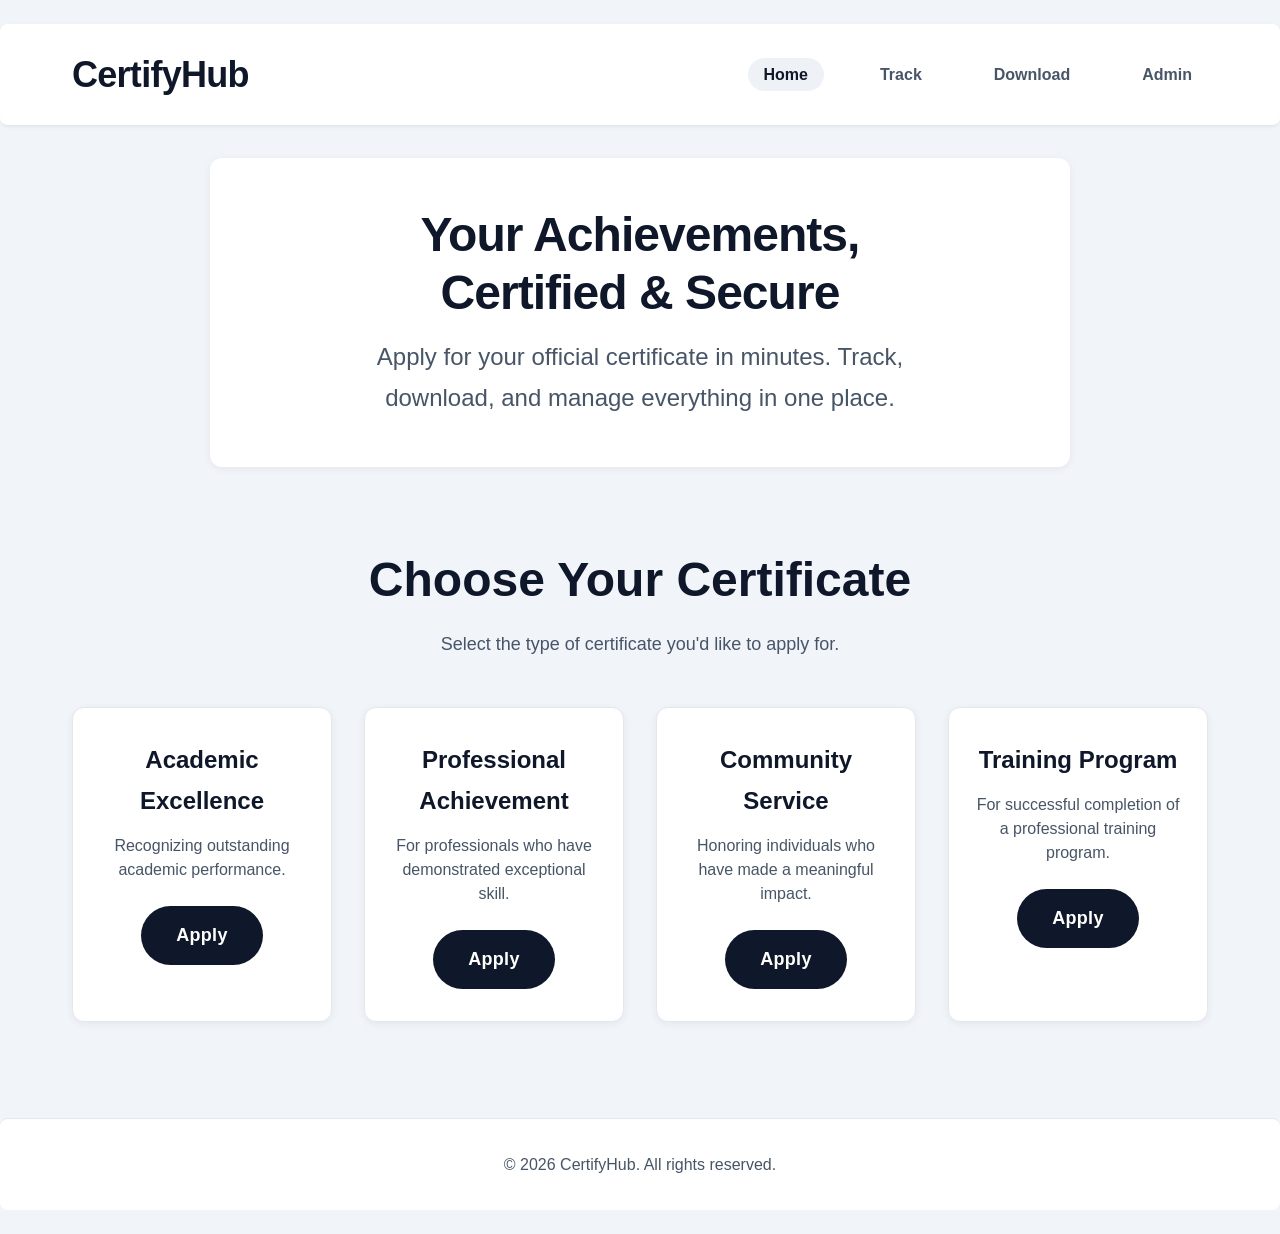
==== commit a7328ef6: "Update index.html" ====
--- a/index.html
+++ b/index.html
@@ -74,7 +74,6 @@
 
   <script src="script.js"></script>
   <script>
-    // Fade-in observer (homepage only)
     document.addEventListener('DOMContentLoaded', function() {
       const fadeEls = document.querySelectorAll('.fade-in');
       const observer = new IntersectionObserver((entries) => {
--- a/style.css
+++ b/style.css
@@ -1,23 +1,34 @@
 /* ============================================================
-   ROOT VARIABLES – Global design tokens
+   ROOT VARIABLES – adjust these to scale the whole UI
    ============================================================ */
 :root {
-  --color-primary: #0f172a;        /* dark navy */
-  --color-primary-hover: #1e293b;
-  --color-bg: #f1f5f9;             /* light grey-blue */
+  --font-family: 'Inter', -apple-system, BlinkMacSystemFont, sans-serif;
+  
+  --text-base: 1.125rem;      /* 18px – bigger base */
+  --text-sm: 1rem;            /* 16px */
+  --text-lg: 1.5rem;          /* 24px */
+  --text-xl: 2.25rem;         /* 36px */
+  --text-2xl: 3rem;           /* 48px */
+  
+  --input-padding: 1rem 1.25rem;    /* 16px 20px */
+  --input-font-size: 1.125rem;      /* 18px */
+  --input-border-radius: 10px;
+  
+  --btn-padding: 0.9rem 2.2rem;
+  --btn-font-size: 1.125rem;
+  --btn-border-radius: 50px;
+  
+  --container-max: 1200px;
+  --container-padding: 0 2rem;
+  
+  --color-bg: #f1f5f9;
+  --color-text: #0f172a;
+  --color-text-muted: #475569;
   --color-white: #ffffff;
   --color-border: #e2e8f0;
-  --color-text: #0f172a;
-  --color-text-muted: #475569;
-  --color-text-light: #64748b;
-  --shadow-sm: 0 1px 3px rgba(0,0,0,0.06);
-  --shadow-md: 0 4px 14px rgba(0,0,0,0.08);
-  --radius-sm: 3px;
-  --radius-md: 8px;
-  --radius-full: 40px;
-  --font-family: 'Inter', -apple-system, BlinkMacSystemFont, 'Segoe UI', Roboto, sans-serif;
-  --container-max: 1200px;
-  --spacing-section: 56px;
+  --color-primary: #0f172a;
+  --color-primary-hover: #1e293b;
+  --color-shadow: rgba(0,0,0,0.06);
 }
 
 /* ============================================================
@@ -33,8 +44,9 @@
   font-family: var(--font-family);
   background: var(--color-bg);
   color: var(--color-text);
+  font-size: var(--text-base);
   line-height: 1.7;
-  font-size: 18px;   /* base font size increased */
+  padding: 1.5rem 0;
 }
 
 /* ============================================================
@@ -44,7 +56,7 @@
 .nav-container {
   max-width: var(--container-max);
   margin: 0 auto;
-  padding: 0 28px;
+  padding: var(--container-padding);
 }
 
 /* ============================================================
@@ -53,13 +65,13 @@
 .navbar {
   background: var(--color-white);
   border-bottom: 1px solid var(--color-border);
-  padding: 20px 0;
+  padding: 1.25rem 0;
   position: sticky;
   top: 0;
   z-index: 100;
-  border-radius: var(--radius-sm);
-  margin-bottom: 32px;
-  box-shadow: var(--shadow-sm);
+  border-radius: 8px;
+  margin-bottom: 2rem;
+  box-shadow: 0 1px 3px var(--color-shadow);
 }
 
 .nav-container {
@@ -69,11 +81,11 @@
 }
 
 .nav-logo {
-  font-size: 1.8rem;
+  font-size: var(--text-xl);
   font-weight: 700;
   color: var(--color-text);
   text-decoration: none;
-  letter-spacing: -0.5px;
+  letter-spacing: -0.02em;
 }
 
 .nav-toggle {
@@ -82,31 +94,31 @@
   background: transparent;
   border: none;
   cursor: pointer;
-  padding: 6px;
+  padding: 0.5rem;
 }
 
 .nav-toggle span {
   display: block;
-  width: 28px;
-  height: 3px;
+  width: 30px;
+  height: 4px;
   background: var(--color-text);
-  margin: 3px 0;
-  border-radius: 2px;
+  margin: 4px 0;
+  border-radius: 4px;
 }
 
 .nav-menu {
   display: flex;
   list-style: none;
-  gap: 32px;
+  gap: 2.5rem;
 }
 
 .nav-menu li a {
   text-decoration: none;
-  font-weight: 500;
-  font-size: 1rem;
+  font-weight: 600;
+  font-size: var(--text-sm);
   color: var(--color-text-muted);
-  padding: 8px 16px;
-  border-radius: var(--radius-full);
+  padding: 0.5rem 1rem;
+  border-radius: 40px;
   transition: 0.2s;
 }
 
@@ -120,25 +132,25 @@
    HERO
    ============================================================ */
 .hero {
-  padding: 56px 28px;
+  padding: 3rem 2rem;
   text-align: center;
-  max-width: 820px;
-  margin: 0 auto 36px;
-  background: var(--color-white);
-  border-radius: var(--radius-sm);
-  box-shadow: var(--shadow-sm);
+  max-width: 860px;
+  margin: 0 auto 2.5rem;
+  background: var(--color-white);
+  border-radius: 12px;
+  box-shadow: 0 2px 8px var(--color-shadow);
 }
 
 .hero-content h1 {
-  font-size: 3.2rem;
+  font-size: var(--text-2xl);
   font-weight: 700;
   line-height: 1.2;
-  margin-bottom: 18px;
+  margin-bottom: 1rem;
   letter-spacing: -0.02em;
 }
 
 .hero-content p {
-  font-size: 1.3rem;
+  font-size: var(--text-lg);
   color: var(--color-text-muted);
   max-width: 600px;
   margin: 0 auto;
@@ -148,57 +160,56 @@
    CERTIFICATE CARDS
    ============================================================ */
 .certificates-section {
-  padding: 32px 0 var(--spacing-section);
+  padding: 2rem 0 3.5rem;
 }
 
 .section-title {
-  font-size: 2.6rem;
+  font-size: var(--text-2xl);
   text-align: center;
-  margin-bottom: 8px;
+  margin-bottom: 0.5rem;
   font-weight: 700;
-  letter-spacing: -0.02em;
 }
 
 .section-subtitle {
   text-align: center;
-  color: var(--color-text-light);
-  font-size: 1.15rem;
-  margin-bottom: 44px;
+  color: var(--color-text-muted);
+  font-size: var(--text-base);
+  margin-bottom: 3rem;
 }
 
 .cards-grid {
   display: grid;
   grid-template-columns: repeat(auto-fit, minmax(260px, 1fr));
-  gap: 28px;
+  gap: 2rem;
 }
 
 .cert-card {
   background: var(--color-white);
-  border-radius: var(--radius-sm);
-  padding: 36px 24px 28px;
+  border-radius: 12px;
+  padding: 2rem 1.5rem;
   text-align: center;
-  box-shadow: var(--shadow-sm);
+  box-shadow: 0 2px 8px var(--color-shadow);
   border: 1px solid var(--color-border);
   transition: 0.25s ease;
 }
 
 .cert-card:hover {
   transform: translateY(-6px);
-  box-shadow: var(--shadow-md);
-}
-
-.card-icon { display: none; }  /* no emojis */
+  box-shadow: 0 12px 30px rgba(0,0,0,0.08);
+}
+
+.card-icon { display: none; }
 
 .cert-card h3 {
-  font-size: 1.5rem;
-  margin-bottom: 12px;
+  font-size: var(--text-lg);
+  margin-bottom: 0.75rem;
   font-weight: 600;
 }
 
 .cert-card p {
-  font-size: 1.05rem;
+  font-size: var(--text-sm);
   color: var(--color-text-muted);
-  margin-bottom: 24px;
+  margin-bottom: 1.5rem;
   line-height: 1.5;
 }
 
@@ -207,14 +218,14 @@
    ============================================================ */
 .btn {
   display: inline-block;
-  padding: 14px 36px;
-  border-radius: var(--radius-full);
+  padding: var(--btn-padding);
+  border-radius: var(--btn-border-radius);
   font-weight: 600;
   text-decoration: none;
   border: none;
   cursor: pointer;
   transition: 0.2s ease;
-  font-size: 1.05rem;
+  font-size: var(--btn-font-size);
   letter-spacing: 0.3px;
 }
 
@@ -260,53 +271,49 @@
 .btn-info:hover { background: #2563eb; }
 
 .btn-sm {
-  padding: 8px 20px;
-  font-size: 0.9rem;
-  border-radius: var(--radius-full);
-}
-
-/* ============================================================
-   FORMS – large, spacious
+  padding: 0.5rem 1.2rem;
+  font-size: 0.95rem;
+  border-radius: 30px;
+}
+
+/* ============================================================
+   FORMS
    ============================================================ */
 .form-section {
-  padding: 24px 0 48px;
-  max-width: 700px;
-  margin: 0 auto;          /* centers the form */
+  padding: 1.5rem 0 3rem;
 }
 
 .form-section h2 {
-  font-size: 2.2rem;
+  font-size: var(--text-2xl);
   font-weight: 700;
-  margin-bottom: 8px;
-  letter-spacing: -0.02em;
-  text-align: center;
+  margin-bottom: 0.5rem;
 }
 
 .form-section p {
-  color: var(--color-text-light);
-  margin-bottom: 32px;
-  text-align: center;
+  color: var(--color-text-muted);
+  font-size: var(--text-base);
+  margin-bottom: 2rem;
 }
 
 .form-group {
-  margin-bottom: 24px;
+  margin-bottom: 1.75rem;
 }
 
 .form-group label {
   display: block;
   font-weight: 600;
-  margin-bottom: 8px;
-  font-size: 1rem;
+  margin-bottom: 0.5rem;
+  font-size: var(--text-sm);
   color: var(--color-text);
 }
 
 .form-control {
   width: 100%;
-  padding: 16px 20px;
-  border: 1.5px solid #d1d5db;
-  border-radius: var(--radius-md);
-  background: var(--color-white);
-  font-size: 1.05rem;
+  padding: var(--input-padding);
+  border: 2px solid #d1d5db;
+  border-radius: var(--input-border-radius);
+  background: var(--color-white);
+  font-size: var(--input-font-size);
   font-family: inherit;
   transition: 0.2s;
   color: var(--color-text);
@@ -315,7 +322,7 @@
 .form-control:focus {
   outline: none;
   border-color: var(--color-primary);
-  box-shadow: 0 0 0 4px rgba(15,23,42,0.1);
+  box-shadow: 0 0 0 4px rgba(15,23,42,0.12);
 }
 
 .form-control::placeholder {
@@ -323,103 +330,61 @@
 }
 
 /* ============================================================
-   STATUS & DOWNLOAD – centered
-   ============================================================ */
-#trackForm,
-#downloadForm {
-  max-width: 600px;
-  margin: 0 auto;
-}
-
-#result {
-  max-width: 700px;
-  margin: 24px auto 0;
-}
-
-/* ============================================================
-   ADMIN – login & dashboard
+   ADMIN
    ============================================================ */
 .admin-section {
-  padding: 20px 0 40px;
+  padding: 1.5rem 0 2.5rem;
 }
 
 .admin-section h2 {
-  font-size: 2.2rem;
+  font-size: var(--text-2xl);
   font-weight: 700;
-  margin-bottom: 20px;
-  letter-spacing: -0.02em;
-  text-align: center;
-}
-
-/* Login form centered */
-#loginDiv {
-  max-width: 420px;
-  margin: 40px auto 0;
-  background: var(--color-white);
-  padding: 36px 32px;
-  border-radius: var(--radius-md);
-  box-shadow: var(--shadow-sm);
-  border: 1px solid var(--color-border);
-}
-
-#loginDiv h2 {
-  text-align: center;
-  margin-bottom: 24px;
-}
-
-#loginDiv .form-group {
-  margin-bottom: 20px;
-}
-
-#loginDiv .btn {
-  width: 100%;
-  justify-content: center;
-}
-
-/* Dashboard stats */
+  margin-bottom: 1.5rem;
+}
+
 .stats-grid {
   display: grid;
   grid-template-columns: repeat(auto-fit, minmax(170px, 1fr));
-  gap: 20px;
-  margin: 24px 0 32px;
+  gap: 1.5rem;
+  margin: 1.5rem 0 2.5rem;
 }
 
 .stat-card {
   background: var(--color-white);
-  padding: 24px 16px;
-  border-radius: var(--radius-md);
+  padding: 1.5rem 1rem;
+  border-radius: 12px;
   text-align: center;
   border: 1px solid var(--color-border);
-  box-shadow: var(--shadow-sm);
+  box-shadow: 0 1px 3px var(--color-shadow);
 }
 
 .stat-card h4 {
   font-weight: 500;
-  color: var(--color-text-light);
-  font-size: 1rem;
-  margin-bottom: 8px;
+  color: var(--color-text-muted);
+  font-size: var(--text-sm);
+  margin-bottom: 0.25rem;
 }
 
 .stat-card p {
-  font-size: 2.4rem;
+  font-size: 2.5rem;
   font-weight: 700;
   color: var(--color-text);
 }
 
-/* Admin table */
+/* Admin Table */
 #appTable {
   width: 100%;
   border-collapse: collapse;
   background: var(--color-white);
-  border-radius: var(--radius-md);
+  border-radius: 12px;
   overflow: hidden;
-  box-shadow: var(--shadow-sm);
-  font-size: 1rem;
+  box-shadow: 0 1px 3px var(--color-shadow);
+  font-size: var(--text-sm);
 }
 
 #appTable th {
   background: #f8fafc;
-  padding: 16px 18px;
+  padding: 1rem 1.25rem;
   text-align: left;
   font-weight: 600;
   color: var(--color-text);
@@ -427,7 +392,7 @@
 }
 
 #appTable td {
-  padding: 16px 18px;
+  padding: 1rem 1.25rem;
   border-bottom: 1px solid var(--color-border);
   vertical-align: middle;
 }
@@ -437,7 +402,7 @@
 }
 
 #appTable .btn-sm {
-  margin-right: 8px;
+  margin-right: 0.5rem;
 }
 
 /* ============================================================
@@ -459,8 +424,8 @@
 
 .modal-content {
   background: var(--color-white);
-  border-radius: var(--radius-md);
-  padding: 40px 36px;
+  border-radius: 16px;
+  padding: 2.5rem 2rem;
   max-width: 680px;
   width: 92%;
   max-height: 85vh;
@@ -470,15 +435,15 @@
 }
 
 .modal-content h3 {
-  font-size: 1.8rem;
+  font-size: var(--text-xl);
   font-weight: 700;
-  margin-bottom: 20px;
+  margin-bottom: 1.25rem;
 }
 
 .close {
   position: absolute;
-  top: 16px;
-  right: 24px;
+  top: 1.25rem;
+  right: 1.5rem;
   font-size: 2.2rem;
   cursor: pointer;
   color: #94a3b8;
@@ -490,14 +455,14 @@
 
 #certPreview {
   border: 1px solid var(--color-border);
-  padding: 24px;
-  border-radius: var(--radius-md);
+  padding: 1.5rem;
+  border-radius: 12px;
   background: #f8fafc;
-  margin: 16px 0;
+  margin: 1.25rem 0;
 }
 
 #previewText {
-  font-size: 1.2rem;
+  font-size: var(--text-base);
   font-weight: 500;
 }
 
@@ -507,12 +472,12 @@
 footer {
   background: var(--color-white);
   border-top: 1px solid var(--color-border);
-  padding: 28px 0;
+  padding: 2rem 0;
   text-align: center;
-  color: var(--color-text-light);
-  font-size: 1rem;
-  border-radius: var(--radius-sm);
-  margin-top: 40px;
+  color: var(--color-text-muted);
+  font-size: var(--text-sm);
+  border-radius: 8px;
+  margin-top: 2.5rem;
 }
 
 /* ============================================================
@@ -523,7 +488,6 @@
   transform: translateY(24px);
   transition: opacity 0.8s ease, transform 0.8s ease;
 }
-
 .fade-in.visible {
   opacity: 1;
   transform: translateY(0);
@@ -533,8 +497,14 @@
    RESPONSIVE
    ============================================================ */
 @media (max-width: 768px) {
-  body {
-    font-size: 16px;
+  :root {
+    --text-base: 1rem;
+    --text-lg: 1.25rem;
+    --text-xl: 1.75rem;
+    --text-2xl: 2.25rem;
+    --input-padding: 0.85rem 1.2rem;
+    --btn-padding: 0.75rem 1.8rem;
+    --container-padding: 0 1.25rem;
   }
 
   .nav-toggle {
@@ -546,70 +516,54 @@
     flex-direction: column;
     width: 100%;
     background: var(--color-white);
-    padding: 20px;
+    padding: 1.5rem;
     border-radius: 12px;
     position: absolute;
-    top: 74px;
+    top: 5rem;
     left: 0;
-    gap: 10px;
-    box-shadow: var(--shadow-md);
-  }
-
+    gap: 0.75rem;
+    box-shadow: 0 8px 24px rgba(0,0,0,0.1);
+  }
   .nav-menu.active {
     display: flex;
   }
 
-  .hero-content h1 {
-    font-size: 2.4rem;
+  .hero {
+    padding: 2rem 1.25rem;
   }
 
   .cards-grid {
     grid-template-columns: 1fr 1fr;
   }
 
-  .container,
-  .nav-container {
-    padding: 0 18px;
-  }
-
-  .hero {
-    padding: 36px 18px;
-  }
-
   .stat-card p {
     font-size: 2rem;
   }
 
-  .form-control {
-    padding: 14px 16px;
-    font-size: 1rem;
-  }
-
   .modal-content {
-    padding: 28px 20px;
+    padding: 1.5rem 1.25rem;
   }
 
   #appTable {
     font-size: 0.9rem;
   }
-
   #appTable th,
   #appTable td {
-    padding: 12px 14px;
-  }
-
-  .form-section {
-    padding: 16px 0 32px;
-    max-width: 100%;
-  }
-
-  #loginDiv {
-    max-width: 90%;
-    padding: 28px 20px;
+    padding: 0.75rem 0.75rem;
   }
 }
 
 @media (max-width: 480px) {
+  :root {
+    --text-base: 0.95rem;
+    --text-lg: 1.1rem;
+    --text-xl: 1.5rem;
+    --text-2xl: 1.8rem;
+    --input-padding: 0.75rem 1rem;
+    --btn-padding: 0.65rem 1.5rem;
+    --container-padding: 0 1rem;
+  }
+
   .cards-grid {
     grid-template-columns: 1fr;
   }
@@ -619,46 +573,28 @@
   }
 
   .btn {
-    padding: 12px 24px;
+    padding: var(--btn-padding);
     font-size: 1rem;
   }
 
   .hero-content h1 {
-    font-size: 2rem;
-  }
-
-  .section-title {
-    font-size: 2rem;
-  }
-
-  .form-section h2,
-  .admin-section h2 {
-    font-size: 1.8rem;
+    font-size: var(--text-2xl);
   }
 
   .stat-card p {
-    font-size: 1.8rem;
+    font-size: 1.6rem;
   }
 
   .modal-content {
-    padding: 20px 16px;
+    padding: 1.25rem 1rem;
     width: 96%;
   }
 
   #appTable {
     font-size: 0.8rem;
   }
-
   #appTable th,
   #appTable td {
-    padding: 10px 10px;
-  }
-
-  .form-control {
-    padding: 12px 14px;
-  }
-
-  .nav-logo {
-    font-size: 1.4rem;
-  }
-}
+    padding: 0.5rem 0.5rem;
+  }
+}
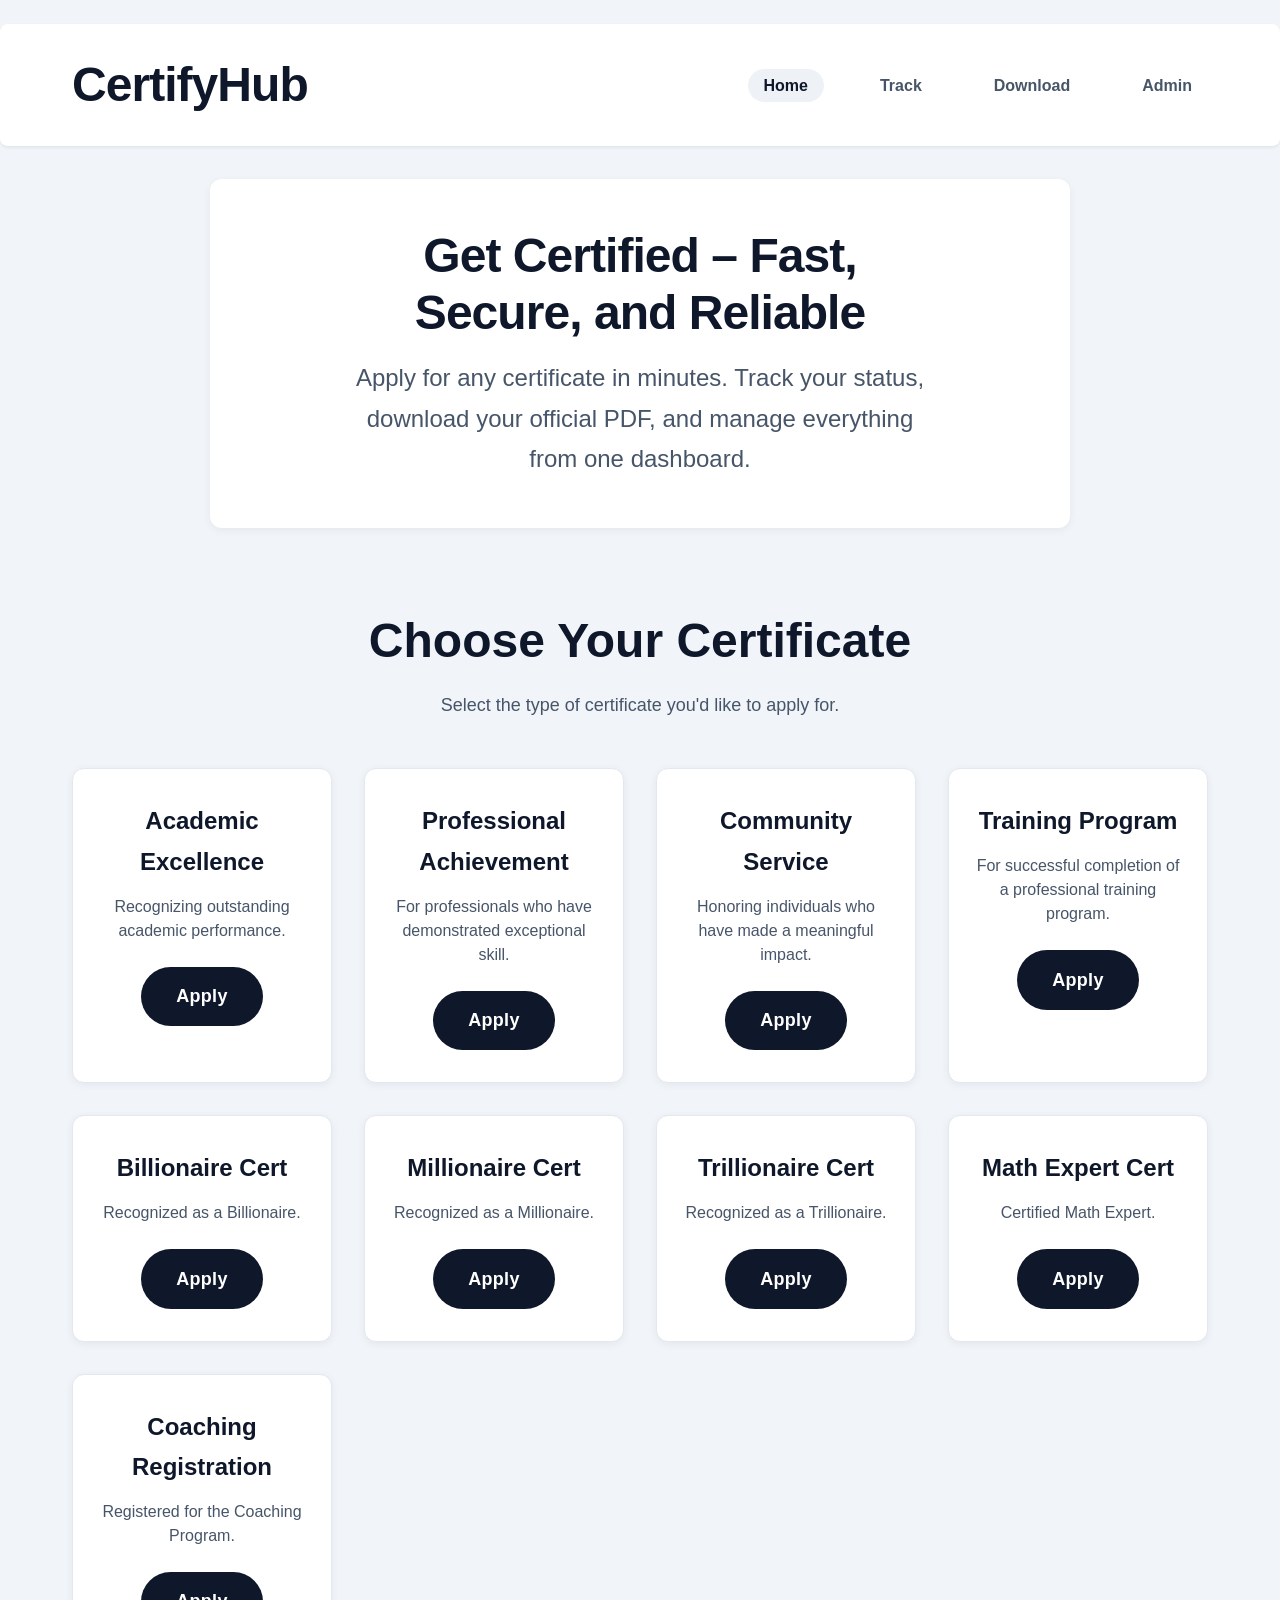
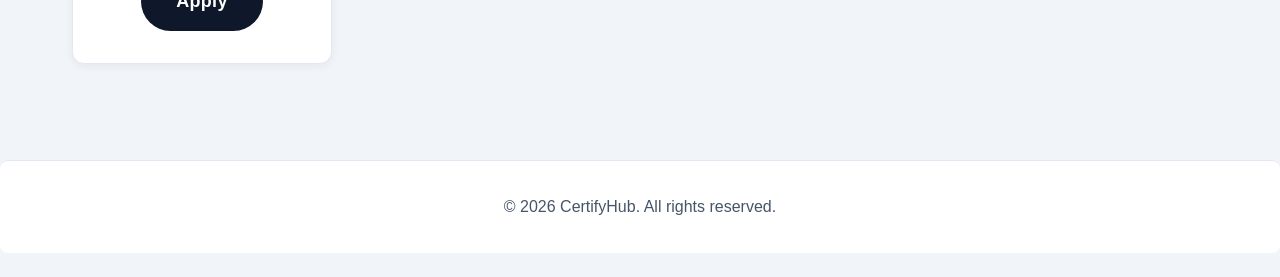
==== commit eb6e2c6f: "Update index.html" ====
--- a/index.html
+++ b/index.html
@@ -24,20 +24,21 @@
     </div>
   </nav>
 
-  <!-- Hero Section -->
+  <!-- Hero Section – updated text -->
   <section class="hero">
     <div class="hero-content">
-      <h1>Your Achievements,<br />Certified &amp; Secure</h1>
-      <p>Apply for your official certificate in minutes. Track, download, and manage everything in one place.</p>
+      <h1>Get Certified – Fast,<br />Secure, and Reliable</h1>
+      <p>Apply for any certificate in minutes. Track your status, download your official PDF, and manage everything from one dashboard.</p>
     </div>
   </section>
 
-  <!-- Certificate Cards -->
+  <!-- Certificate Cards – all 9 types -->
   <section class="certificates-section">
     <div class="container">
       <h2 class="section-title fade-in">Choose Your Certificate</h2>
       <p class="section-subtitle fade-in">Select the type of certificate you'd like to apply for.</p>
       <div class="cards-grid">
+        <!-- Existing 4 -->
         <div class="cert-card fade-in">
           <div class="card-icon"></div>
           <h3>Academic Excellence</h3>
@@ -61,6 +62,37 @@
           <h3>Training Program</h3>
           <p>For successful completion of a professional training program.</p>
           <a href="apply.html?type=training" class="btn btn-primary">Apply</a>
+        </div>
+        <!-- New 5 -->
+        <div class="cert-card fade-in">
+          <div class="card-icon"></div>
+          <h3>Billionaire Cert</h3>
+          <p>Recognized as a Billionaire.</p>
+          <a href="apply.html?type=billionaire" class="btn btn-primary">Apply</a>
+        </div>
+        <div class="cert-card fade-in">
+          <div class="card-icon"></div>
+          <h3>Millionaire Cert</h3>
+          <p>Recognized as a Millionaire.</p>
+          <a href="apply.html?type=millionaire" class="btn btn-primary">Apply</a>
+        </div>
+        <div class="cert-card fade-in">
+          <div class="card-icon"></div>
+          <h3>Trillionaire Cert</h3>
+          <p>Recognized as a Trillionaire.</p>
+          <a href="apply.html?type=trillionaire" class="btn btn-primary">Apply</a>
+        </div>
+        <div class="cert-card fade-in">
+          <div class="card-icon"></div>
+          <h3>Math Expert Cert</h3>
+          <p>Certified Math Expert.</p>
+          <a href="apply.html?type=mathexpert" class="btn btn-primary">Apply</a>
+        </div>
+        <div class="cert-card fade-in">
+          <div class="card-icon"></div>
+          <h3>Coaching Registration</h3>
+          <p>Registered for the Coaching Program.</p>
+          <a href="apply.html?type=coaching" class="btn btn-primary">Apply</a>
         </div>
       </div>
     </div>
--- a/style.css
+++ b/style.css
@@ -6,8 +6,8 @@
   
   --text-base: 1.125rem;      /* 18px – bigger base */
   --text-sm: 1rem;            /* 16px */
-  --text-lg: 1.5rem;          /* 24px */
-  --text-xl: 2.25rem;         /* 36px */
+  --text-lg: 1.5rem;         
+  --text-xl: 3rem;         
   --text-2xl: 3rem;           /* 48px */
   
   --input-padding: 1rem 1.25rem;    /* 16px 20px */
@@ -598,3 +598,58 @@
     padding: 0.5rem 0.5rem;
   }
 }
+/* ============================================================
+   TOAST NOTIFICATION
+   ============================================================ */
+.toast-container {
+  position: fixed;
+  top: 30px;
+  right: 30px;
+  z-index: 9999;
+  display: flex;
+  flex-direction: column;
+  gap: 12px;
+  max-width: 380px;
+  pointer-events: none;
+}
+
+.toast {
+  background: #0f172a;
+  color: #ffffff;
+  padding: 1rem 1.5rem;
+  border-radius: 12px;
+  box-shadow: 0 8px 30px rgba(0,0,0,0.15);
+  display: flex;
+  align-items: center;
+  gap: 12px;
+  font-size: var(--text-sm);
+  font-weight: 500;
+  transform: translateX(120%);
+  opacity: 0;
+  transition: transform 0.4s cubic-bezier(0.22, 1, 0.36, 1), opacity 0.4s ease;
+  pointer-events: auto;
+  border-left: 5px solid #22c55e;
+}
+
+.toast.show {
+  transform: translateX(0);
+  opacity: 1;
+}
+
+.toast .toast-icon {
+  font-size: 1.6rem;
+  line-height: 1;
+}
+
+.toast .toast-message {
+  flex: 1;
+}
+
+@media (max-width: 480px) {
+  .toast-container {
+    top: 20px;
+    right: 20px;
+    left: 20px;
+    max-width: 100%;
+  }
+}
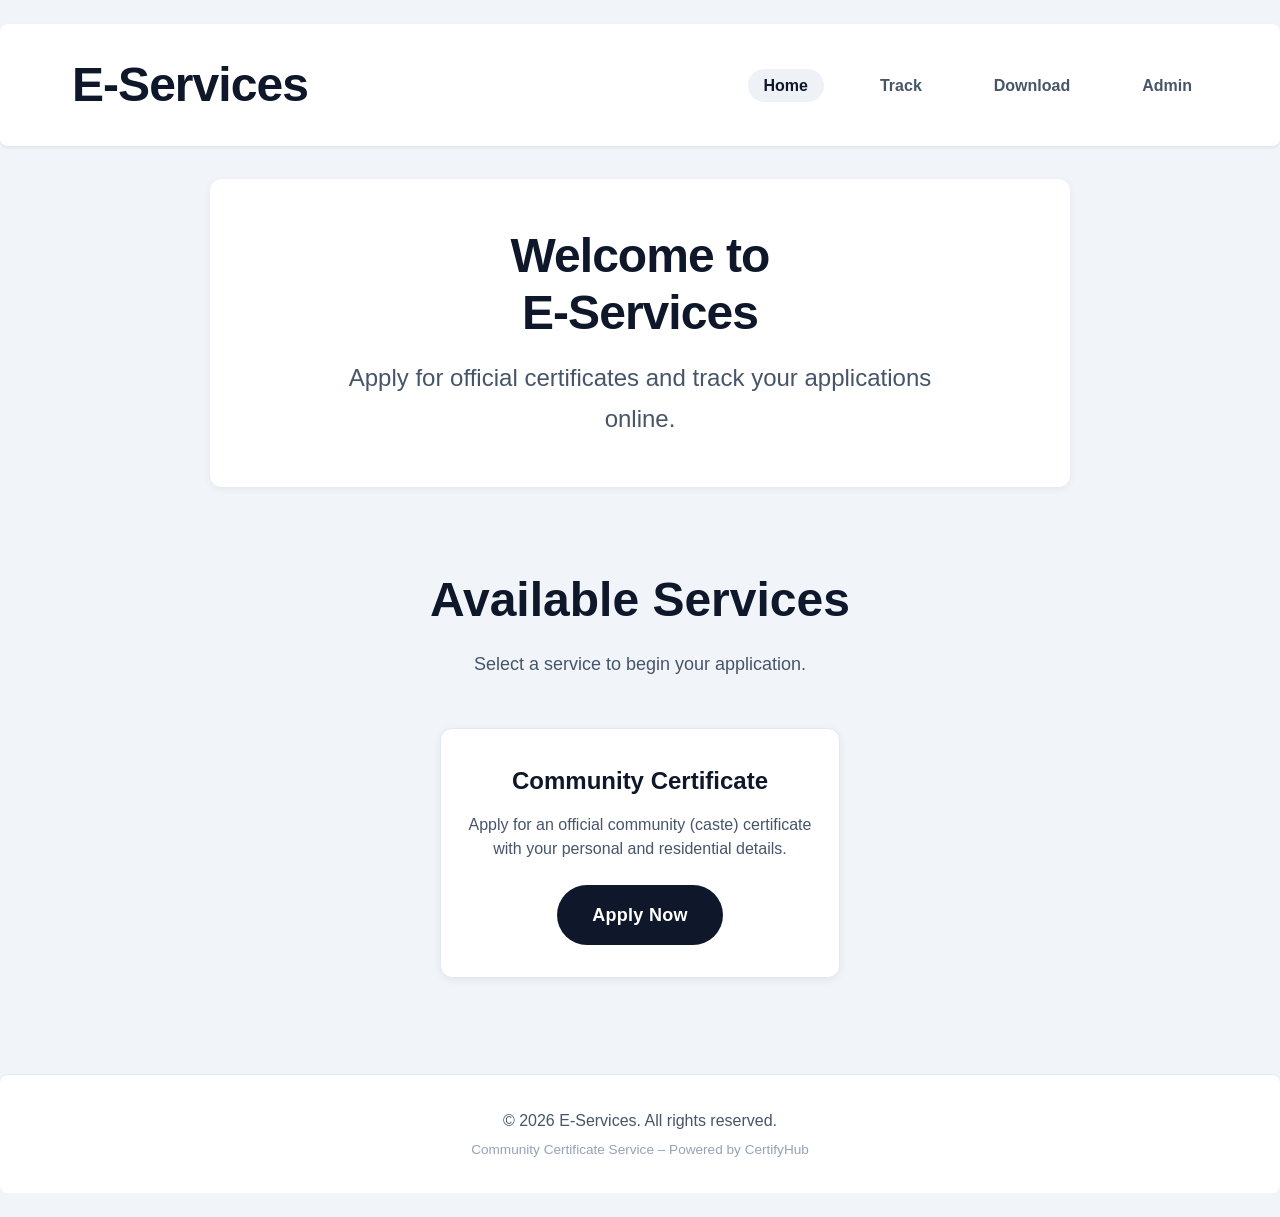
==== commit d590e82e: "Update index.html" ====
--- a/index.html
+++ b/index.html
@@ -3,7 +3,7 @@
 <head>
   <meta charset="UTF-8" />
   <meta name="viewport" content="width=device-width, initial-scale=1.0" />
-  <title>CertifyHub – Certificate Management</title>
+  <title>E‑Services – Community Certificate</title>
   <link rel="stylesheet" href="style.css" />
   <link href="https://fonts.googleapis.com/css2?family=Inter:opsz,wght@14..32,400;14..32,500;14..32,600;14..32,700&display=swap" rel="stylesheet" />
 </head>
@@ -11,7 +11,7 @@
   <!-- Navigation -->
   <nav class="navbar">
     <div class="nav-container">
-      <a href="index.html" class="nav-logo">CertifyHub</a>
+      <a href="index.html" class="nav-logo">E‑Services</a>
       <button class="nav-toggle" id="navToggle" aria-label="Toggle navigation">
         <span></span><span></span><span></span>
       </button>
@@ -24,83 +24,37 @@
     </div>
   </nav>
 
-  <!-- Hero Section – updated text -->
+  <!-- Hero Section -->
   <section class="hero">
     <div class="hero-content">
-      <h1>Get Certified – Fast,<br />Secure, and Reliable</h1>
-      <p>Apply for any certificate in minutes. Track your status, download your official PDF, and manage everything from one dashboard.</p>
+      <h1>Welcome to<br />E‑Services</h1>
+      <p>Apply for official certificates and track your applications online.</p>
     </div>
   </section>
 
-  <!-- Certificate Cards – all 9 types -->
+  <!-- Services List -->
   <section class="certificates-section">
     <div class="container">
-      <h2 class="section-title fade-in">Choose Your Certificate</h2>
-      <p class="section-subtitle fade-in">Select the type of certificate you'd like to apply for.</p>
-      <div class="cards-grid">
-        <!-- Existing 4 -->
-        <div class="cert-card fade-in">
-          <div class="card-icon"></div>
-          <h3>Academic Excellence</h3>
-          <p>Recognizing outstanding academic performance.</p>
-          <a href="apply.html?type=academic" class="btn btn-primary">Apply</a>
+      <h2 class="section-title fade-in">Available Services</h2>
+      <p class="section-subtitle fade-in">Select a service to begin your application.</p>
+      <div class="cards-grid" style="justify-content:center;">
+        <!-- Community Certificate Service -->
+        <div class="cert-card fade-in" style="max-width:400px; margin:0 auto;">
+          <div class="card-icon">🏛️</div>
+          <h3>Community Certificate</h3>
+          <p>Apply for an official community (caste) certificate with your personal and residential details.</p>
+          <a href="apply.html" class="btn btn-primary">Apply Now</a>
         </div>
-        <div class="cert-card fade-in">
-          <div class="card-icon"></div>
-          <h3>Professional Achievement</h3>
-          <p>For professionals who have demonstrated exceptional skill.</p>
-          <a href="apply.html?type=professional" class="btn btn-primary">Apply</a>
-        </div>
-        <div class="cert-card fade-in">
-          <div class="card-icon"></div>
-          <h3>Community Service</h3>
-          <p>Honoring individuals who have made a meaningful impact.</p>
-          <a href="apply.html?type=community" class="btn btn-primary">Apply</a>
-        </div>
-        <div class="cert-card fade-in">
-          <div class="card-icon"></div>
-          <h3>Training Program</h3>
-          <p>For successful completion of a professional training program.</p>
-          <a href="apply.html?type=training" class="btn btn-primary">Apply</a>
-        </div>
-        <!-- New 5 -->
-        <div class="cert-card fade-in">
-          <div class="card-icon"></div>
-          <h3>Billionaire Cert</h3>
-          <p>Recognized as a Billionaire.</p>
-          <a href="apply.html?type=billionaire" class="btn btn-primary">Apply</a>
-        </div>
-        <div class="cert-card fade-in">
-          <div class="card-icon"></div>
-          <h3>Millionaire Cert</h3>
-          <p>Recognized as a Millionaire.</p>
-          <a href="apply.html?type=millionaire" class="btn btn-primary">Apply</a>
-        </div>
-        <div class="cert-card fade-in">
-          <div class="card-icon"></div>
-          <h3>Trillionaire Cert</h3>
-          <p>Recognized as a Trillionaire.</p>
-          <a href="apply.html?type=trillionaire" class="btn btn-primary">Apply</a>
-        </div>
-        <div class="cert-card fade-in">
-          <div class="card-icon"></div>
-          <h3>Math Expert Cert</h3>
-          <p>Certified Math Expert.</p>
-          <a href="apply.html?type=mathexpert" class="btn btn-primary">Apply</a>
-        </div>
-        <div class="cert-card fade-in">
-          <div class="card-icon"></div>
-          <h3>Coaching Registration</h3>
-          <p>Registered for the Coaching Program.</p>
-          <a href="apply.html?type=coaching" class="btn btn-primary">Apply</a>
-        </div>
+        <!-- Additional services can be added here later -->
       </div>
     </div>
   </section>
 
+  <!-- Footer -->
   <footer>
     <div class="container">
-      <p>&copy; 2026 CertifyHub. All rights reserved.</p>
+      <p>&copy; 2026 E‑Services. All rights reserved.</p>
+      <p style="font-size:0.85rem; color:#94a3b8; margin-top:4px;">Community Certificate Service – Powered by CertifyHub</p>
     </div>
   </footer>
 
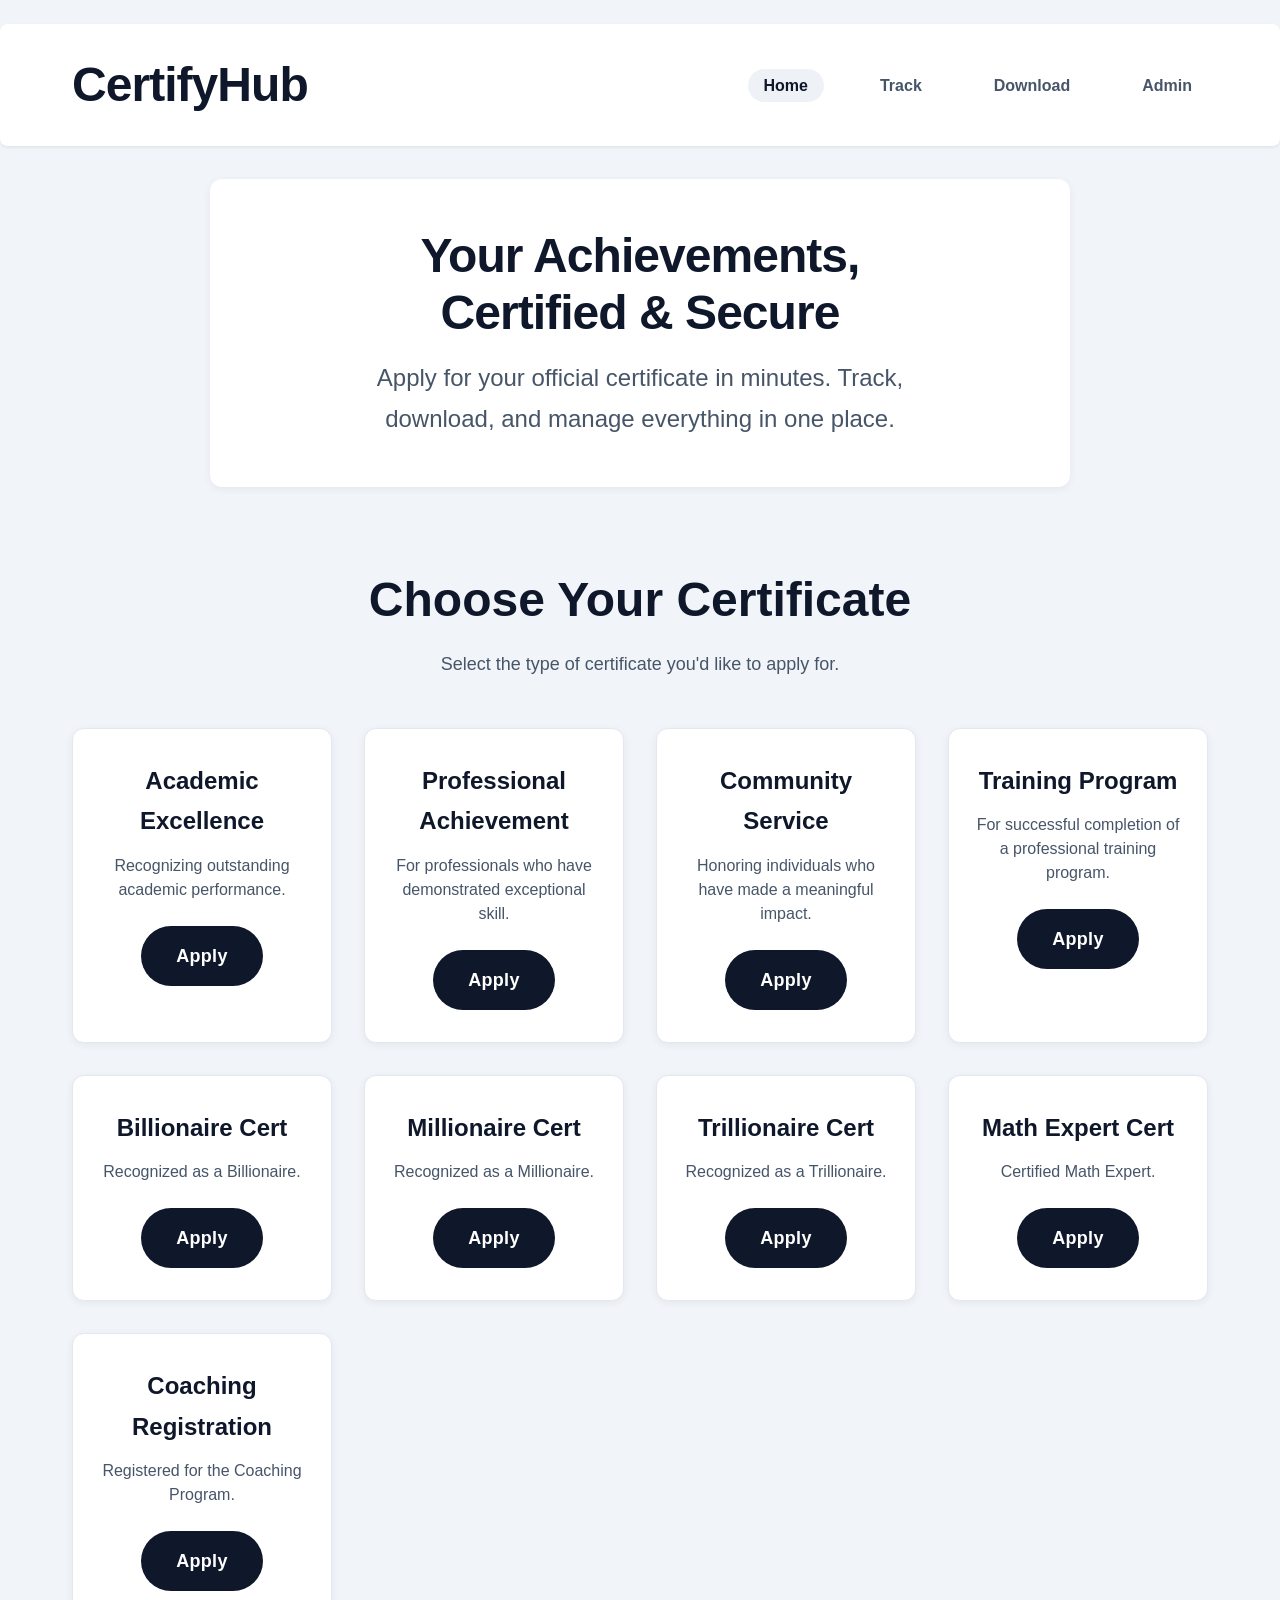
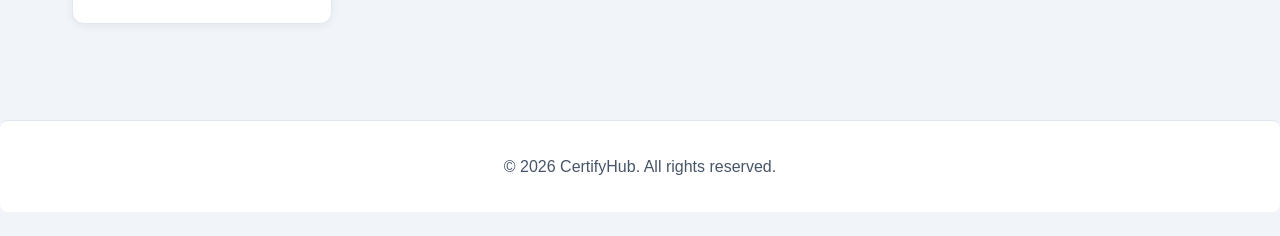
==== commit 29aadca2: "Update index.html" ====
--- a/index.html
+++ b/index.html
@@ -3,7 +3,7 @@
 <head>
   <meta charset="UTF-8" />
   <meta name="viewport" content="width=device-width, initial-scale=1.0" />
-  <title>E‑Services – Community Certificate</title>
+  <title>CertifyHub – Certificate Management</title>
   <link rel="stylesheet" href="style.css" />
   <link href="https://fonts.googleapis.com/css2?family=Inter:opsz,wght@14..32,400;14..32,500;14..32,600;14..32,700&display=swap" rel="stylesheet" />
 </head>
@@ -11,7 +11,7 @@
   <!-- Navigation -->
   <nav class="navbar">
     <div class="nav-container">
-      <a href="index.html" class="nav-logo">E‑Services</a>
+      <a href="index.html" class="nav-logo">Certify<span>Hub</span></a>
       <button class="nav-toggle" id="navToggle" aria-label="Toggle navigation">
         <span></span><span></span><span></span>
       </button>
@@ -27,34 +27,87 @@
   <!-- Hero Section -->
   <section class="hero">
     <div class="hero-content">
-      <h1>Welcome to<br />E‑Services</h1>
-      <p>Apply for official certificates and track your applications online.</p>
+      <h1>Your Achievements,<br />Certified &amp; Secure</h1>
+      <p>Apply for your official certificate in minutes. Track, download, and manage everything in one place.</p>
     </div>
   </section>
 
-  <!-- Services List -->
+  <!-- Certificate Cards -->
   <section class="certificates-section">
     <div class="container">
-      <h2 class="section-title fade-in">Available Services</h2>
-      <p class="section-subtitle fade-in">Select a service to begin your application.</p>
-      <div class="cards-grid" style="justify-content:center;">
-        <!-- Community Certificate Service -->
-        <div class="cert-card fade-in" style="max-width:400px; margin:0 auto;">
-          <div class="card-icon">🏛️</div>
-          <h3>Community Certificate</h3>
-          <p>Apply for an official community (caste) certificate with your personal and residential details.</p>
-          <a href="apply.html" class="btn btn-primary">Apply Now</a>
+      <h2 class="section-title fade-in">Choose Your Certificate</h2>
+      <p class="section-subtitle fade-in">Select the type of certificate you'd like to apply for.</p>
+      <div class="cards-grid">
+        <!-- Academic -->
+        <div class="cert-card fade-in">
+          <div class="card-icon"></div>
+          <h3>Academic Excellence</h3>
+          <p>Recognizing outstanding academic performance.</p>
+          <a href="apply.html?type=academic" class="btn btn-primary">Apply</a>
         </div>
-        <!-- Additional services can be added here later -->
+        <!-- Professional -->
+        <div class="cert-card fade-in">
+          <div class="card-icon"></div>
+          <h3>Professional Achievement</h3>
+          <p>For professionals who have demonstrated exceptional skill.</p>
+          <a href="apply.html?type=professional" class="btn btn-primary">Apply</a>
+        </div>
+        <!-- Community -->
+        <div class="cert-card fade-in">
+          <div class="card-icon"></div>
+          <h3>Community Service</h3>
+          <p>Honoring individuals who have made a meaningful impact.</p>
+          <a href="apply.html?type=community" class="btn btn-primary">Apply</a>
+        </div>
+        <!-- Training -->
+        <div class="cert-card fade-in">
+          <div class="card-icon"></div>
+          <h3>Training Program</h3>
+          <p>For successful completion of a professional training program.</p>
+          <a href="apply.html?type=training" class="btn btn-primary">Apply</a>
+        </div>
+        <!-- Billionaire -->
+        <div class="cert-card fade-in">
+          <div class="card-icon"></div>
+          <h3>Billionaire Cert</h3>
+          <p>Recognized as a Billionaire.</p>
+          <a href="apply.html?type=billionaire" class="btn btn-primary">Apply</a>
+        </div>
+        <!-- Millionaire -->
+        <div class="cert-card fade-in">
+          <div class="card-icon"></div>
+          <h3>Millionaire Cert</h3>
+          <p>Recognized as a Millionaire.</p>
+          <a href="apply.html?type=millionaire" class="btn btn-primary">Apply</a>
+        </div>
+        <!-- Trillionaire -->
+        <div class="cert-card fade-in">
+          <div class="card-icon"></div>
+          <h3>Trillionaire Cert</h3>
+          <p>Recognized as a Trillionaire.</p>
+          <a href="apply.html?type=trillionaire" class="btn btn-primary">Apply</a>
+        </div>
+        <!-- Math Expert -->
+        <div class="cert-card fade-in">
+          <div class="card-icon"></div>
+          <h3>Math Expert Cert</h3>
+          <p>Certified Math Expert.</p>
+          <a href="apply.html?type=mathexpert" class="btn btn-primary">Apply</a>
+        </div>
+        <!-- Coaching -->
+        <div class="cert-card fade-in">
+          <div class="card-icon"></div>
+          <h3>Coaching Registration</h3>
+          <p>Registered for the Coaching Program.</p>
+          <a href="apply.html?type=coaching" class="btn btn-primary">Apply</a>
+        </div>
       </div>
     </div>
   </section>
 
-  <!-- Footer -->
   <footer>
     <div class="container">
-      <p>&copy; 2026 E‑Services. All rights reserved.</p>
-      <p style="font-size:0.85rem; color:#94a3b8; margin-top:4px;">Community Certificate Service – Powered by CertifyHub</p>
+      <p>&copy; 2026 CertifyHub. All rights reserved.</p>
     </div>
   </footer>
 
